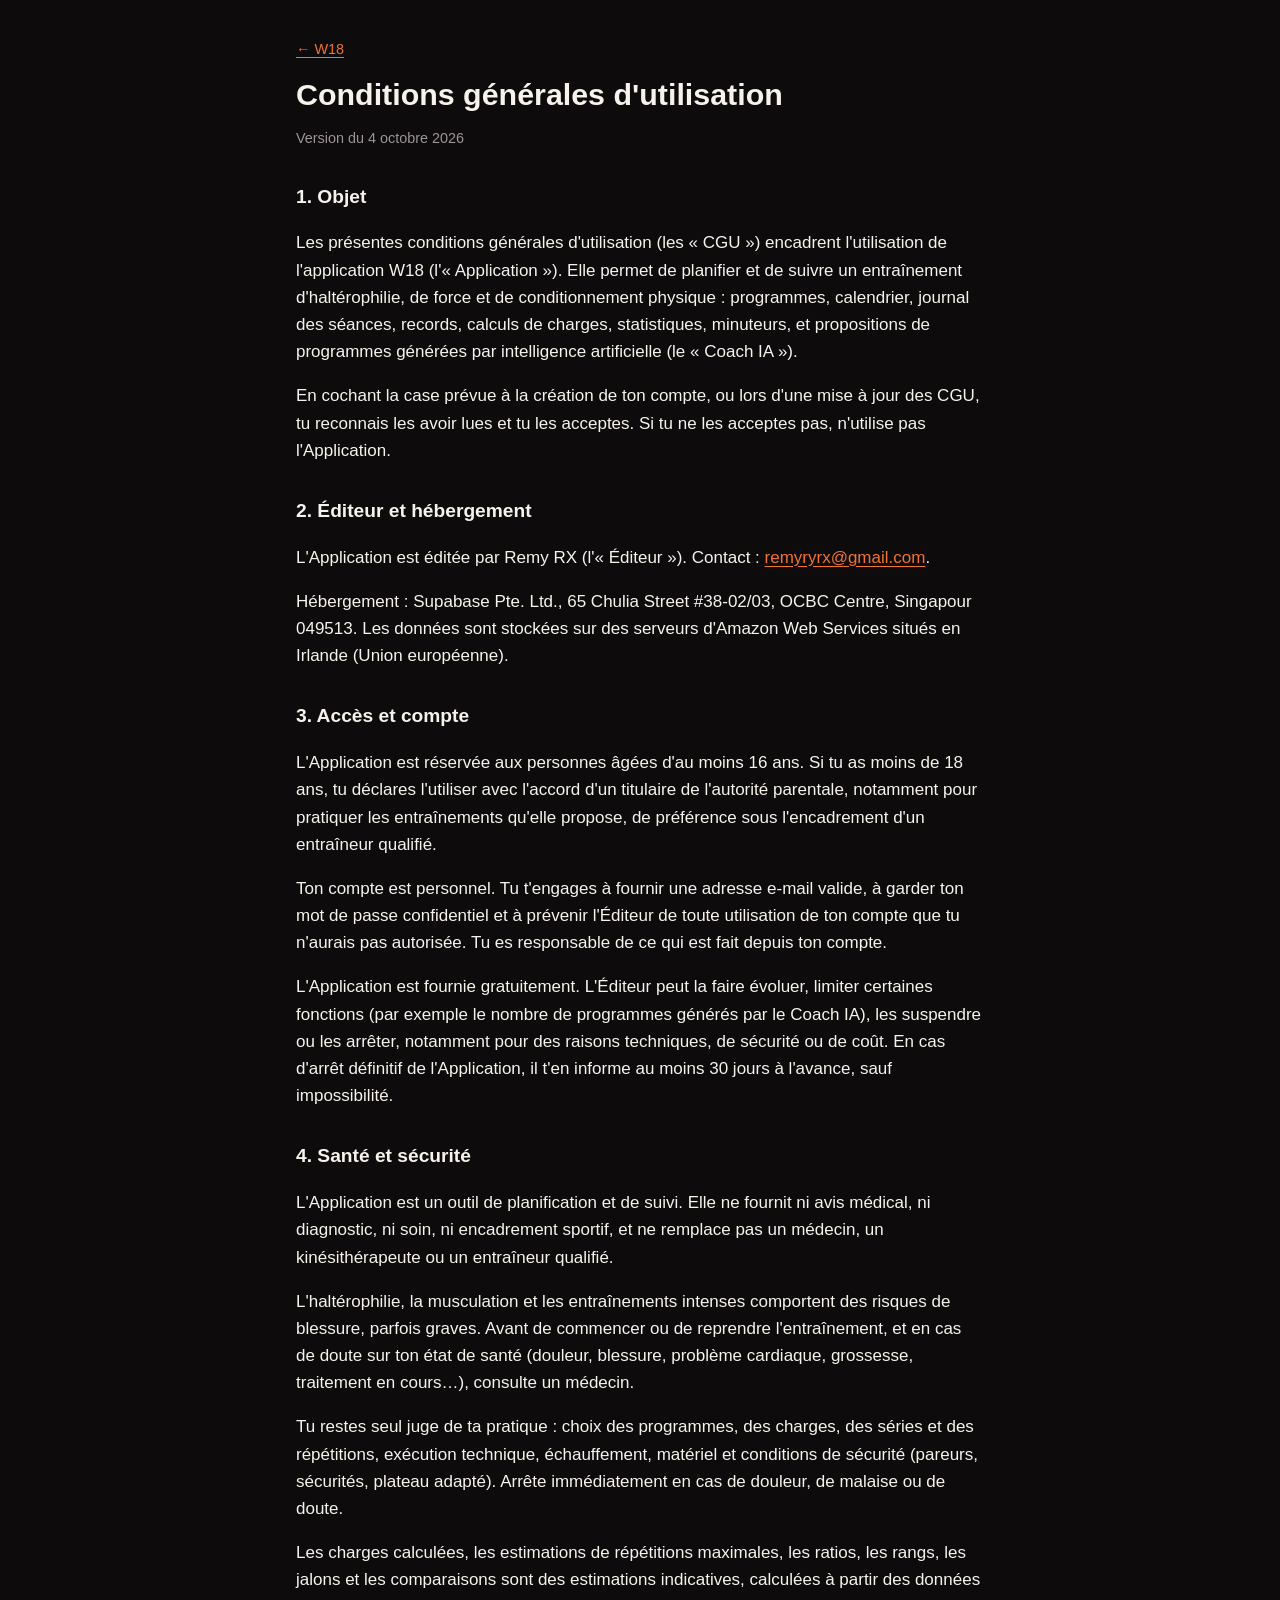
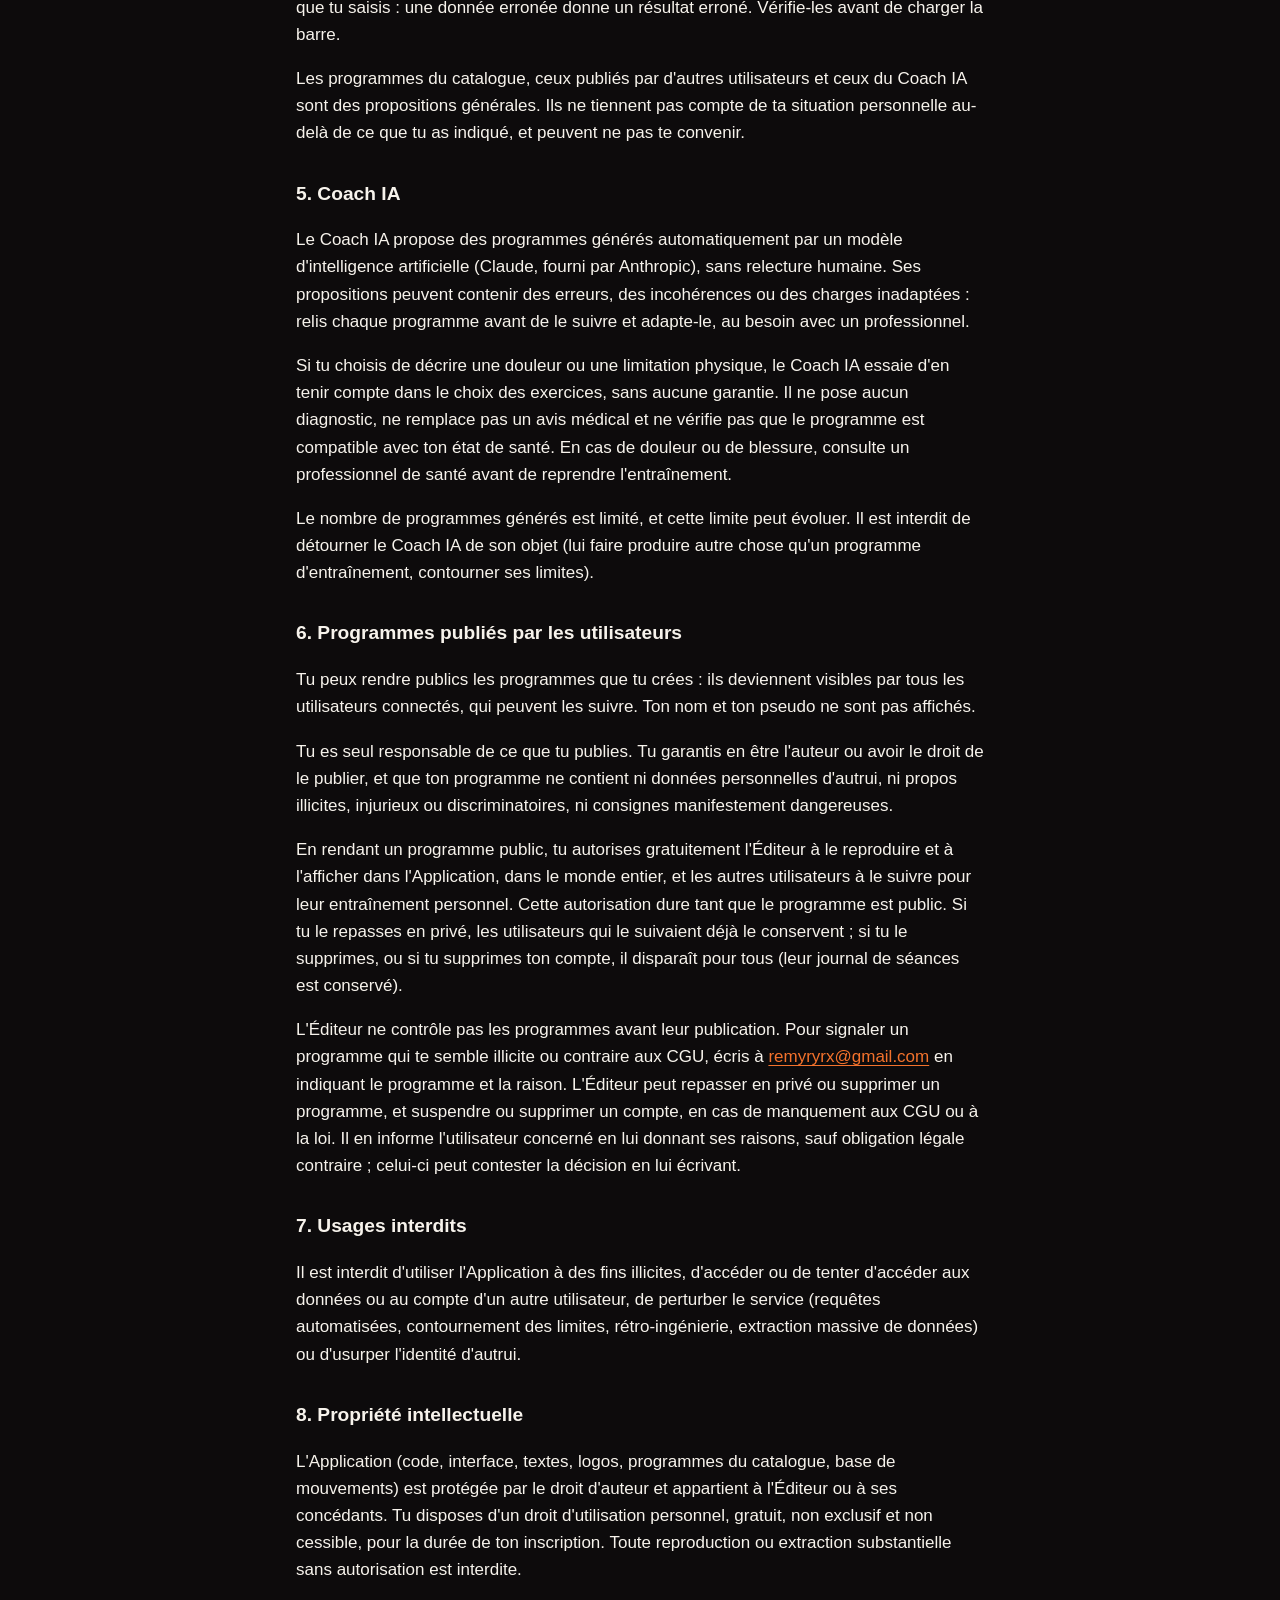
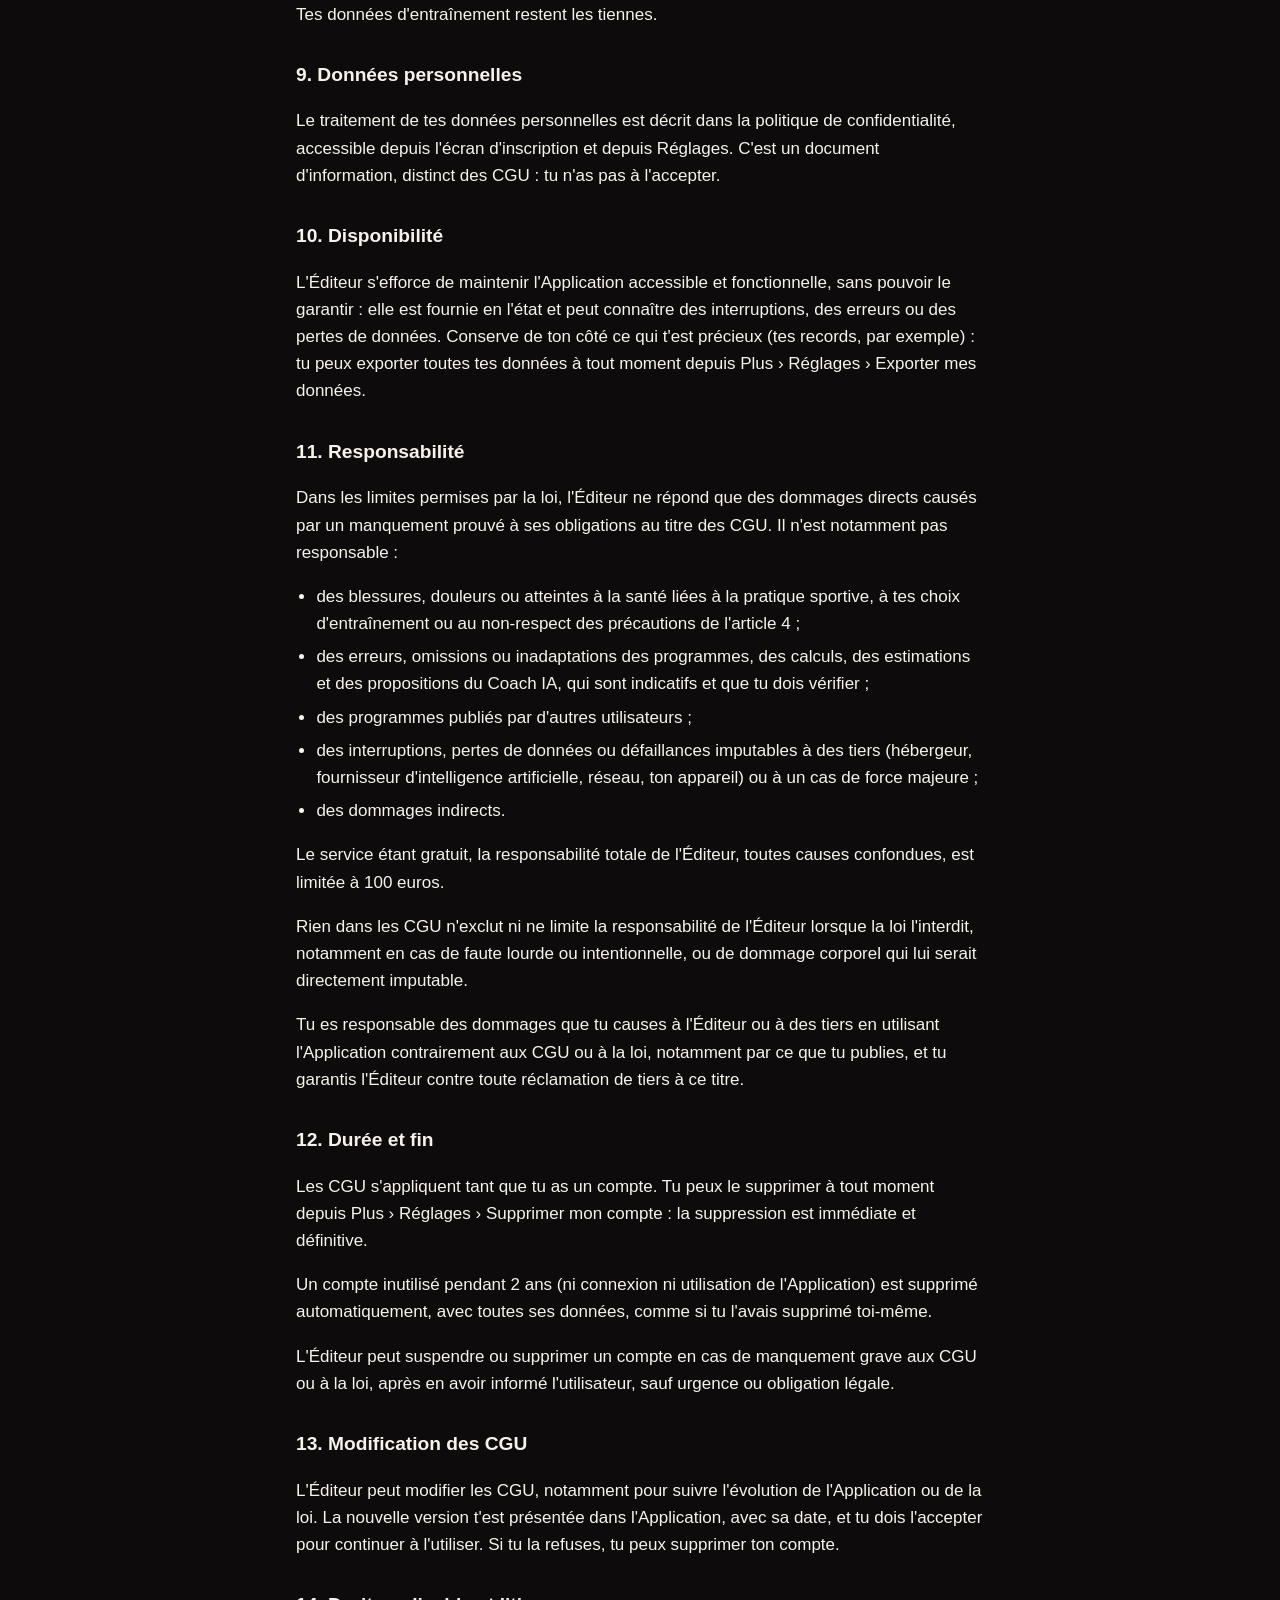
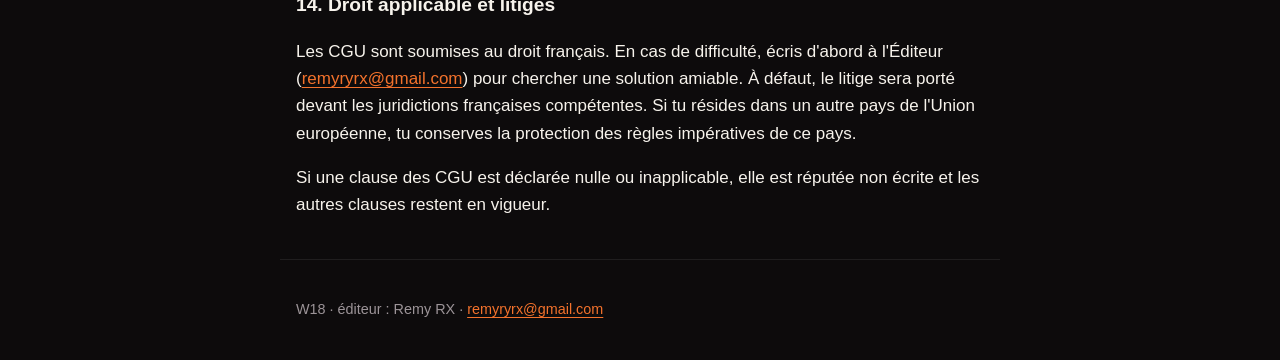
==== cgu.html @ c8c612dc "Site de W18 : CGU, confidentialité et suppression de compte (textes du 4 octobre 2026)" ====
<!doctype html>
<html lang="fr">
<head>
<meta charset="utf-8">
<meta name="viewport" content="width=device-width, initial-scale=1">
<title>Conditions générales d'utilisation · W18</title>
<meta name="description" content="Conditions générales d'utilisation de l'application W18.">
<link rel="stylesheet" href="style.css">
</head>
<body>
<main>
<p class="retour"><a href="index.html">← W18</a></p>
<h1>Conditions générales d'utilisation</h1>
<p class="version">Version du 4 octobre 2026</p>
<h2>1. Objet</h2>
<p>Les présentes conditions générales d'utilisation (les « CGU ») encadrent l'utilisation de l'application W18 (l'« Application »). Elle permet de planifier et de suivre un entraînement d'haltérophilie, de force et de conditionnement physique : programmes, calendrier, journal des séances, records, calculs de charges, statistiques, minuteurs, et propositions de programmes générées par intelligence artificielle (le « Coach IA »).</p>
<p>En cochant la case prévue à la création de ton compte, ou lors d'une mise à jour des CGU, tu reconnais les avoir lues et tu les acceptes. Si tu ne les acceptes pas, n'utilise pas l'Application.</p>
<h2>2. Éditeur et hébergement</h2>
<p>L'Application est éditée par Remy RX (l'« Éditeur »). Contact : <a href="mailto:remyryrx@gmail.com">remyryrx@gmail.com</a>.</p>
<p>Hébergement : Supabase Pte. Ltd., 65 Chulia Street #38-02/03, OCBC Centre, Singapour 049513. Les données sont stockées sur des serveurs d'Amazon Web Services situés en Irlande (Union européenne).</p>
<h2>3. Accès et compte</h2>
<p>L'Application est réservée aux personnes âgées d'au moins 16 ans. Si tu as moins de 18 ans, tu déclares l'utiliser avec l'accord d'un titulaire de l'autorité parentale, notamment pour pratiquer les entraînements qu'elle propose, de préférence sous l'encadrement d'un entraîneur qualifié.</p>
<p>Ton compte est personnel. Tu t'engages à fournir une adresse e-mail valide, à garder ton mot de passe confidentiel et à prévenir l'Éditeur de toute utilisation de ton compte que tu n'aurais pas autorisée. Tu es responsable de ce qui est fait depuis ton compte.</p>
<p>L'Application est fournie gratuitement. L'Éditeur peut la faire évoluer, limiter certaines fonctions (par exemple le nombre de programmes générés par le Coach IA), les suspendre ou les arrêter, notamment pour des raisons techniques, de sécurité ou de coût. En cas d'arrêt définitif de l'Application, il t'en informe au moins 30 jours à l'avance, sauf impossibilité.</p>
<h2>4. Santé et sécurité</h2>
<p>L'Application est un outil de planification et de suivi. Elle ne fournit ni avis médical, ni diagnostic, ni soin, ni encadrement sportif, et ne remplace pas un médecin, un kinésithérapeute ou un entraîneur qualifié.</p>
<p>L'haltérophilie, la musculation et les entraînements intenses comportent des risques de blessure, parfois graves. Avant de commencer ou de reprendre l'entraînement, et en cas de doute sur ton état de santé (douleur, blessure, problème cardiaque, grossesse, traitement en cours…), consulte un médecin.</p>
<p>Tu restes seul juge de ta pratique : choix des programmes, des charges, des séries et des répétitions, exécution technique, échauffement, matériel et conditions de sécurité (pareurs, sécurités, plateau adapté). Arrête immédiatement en cas de douleur, de malaise ou de doute.</p>
<p>Les charges calculées, les estimations de répétitions maximales, les ratios, les rangs, les jalons et les comparaisons sont des estimations indicatives, calculées à partir des données que tu saisis : une donnée erronée donne un résultat erroné. Vérifie-les avant de charger la barre.</p>
<p>Les programmes du catalogue, ceux publiés par d'autres utilisateurs et ceux du Coach IA sont des propositions générales. Ils ne tiennent pas compte de ta situation personnelle au-delà de ce que tu as indiqué, et peuvent ne pas te convenir.</p>
<h2>5. Coach IA</h2>
<p>Le Coach IA propose des programmes générés automatiquement par un modèle d'intelligence artificielle (Claude, fourni par Anthropic), sans relecture humaine. Ses propositions peuvent contenir des erreurs, des incohérences ou des charges inadaptées : relis chaque programme avant de le suivre et adapte-le, au besoin avec un professionnel.</p>
<p>Si tu choisis de décrire une douleur ou une limitation physique, le Coach IA essaie d'en tenir compte dans le choix des exercices, sans aucune garantie. Il ne pose aucun diagnostic, ne remplace pas un avis médical et ne vérifie pas que le programme est compatible avec ton état de santé. En cas de douleur ou de blessure, consulte un professionnel de santé avant de reprendre l'entraînement.</p>
<p>Le nombre de programmes générés est limité, et cette limite peut évoluer. Il est interdit de détourner le Coach IA de son objet (lui faire produire autre chose qu'un programme d'entraînement, contourner ses limites).</p>
<h2>6. Programmes publiés par les utilisateurs</h2>
<p>Tu peux rendre publics les programmes que tu crées : ils deviennent visibles par tous les utilisateurs connectés, qui peuvent les suivre. Ton nom et ton pseudo ne sont pas affichés.</p>
<p>Tu es seul responsable de ce que tu publies. Tu garantis en être l'auteur ou avoir le droit de le publier, et que ton programme ne contient ni données personnelles d'autrui, ni propos illicites, injurieux ou discriminatoires, ni consignes manifestement dangereuses.</p>
<p>En rendant un programme public, tu autorises gratuitement l'Éditeur à le reproduire et à l'afficher dans l'Application, dans le monde entier, et les autres utilisateurs à le suivre pour leur entraînement personnel. Cette autorisation dure tant que le programme est public. Si tu le repasses en privé, les utilisateurs qui le suivaient déjà le conservent ; si tu le supprimes, ou si tu supprimes ton compte, il disparaît pour tous (leur journal de séances est conservé).</p>
<p>L'Éditeur ne contrôle pas les programmes avant leur publication. Pour signaler un programme qui te semble illicite ou contraire aux CGU, écris à <a href="mailto:remyryrx@gmail.com">remyryrx@gmail.com</a> en indiquant le programme et la raison. L'Éditeur peut repasser en privé ou supprimer un programme, et suspendre ou supprimer un compte, en cas de manquement aux CGU ou à la loi. Il en informe l'utilisateur concerné en lui donnant ses raisons, sauf obligation légale contraire ; celui-ci peut contester la décision en lui écrivant.</p>
<h2>7. Usages interdits</h2>
<p>Il est interdit d'utiliser l'Application à des fins illicites, d'accéder ou de tenter d'accéder aux données ou au compte d'un autre utilisateur, de perturber le service (requêtes automatisées, contournement des limites, rétro-ingénierie, extraction massive de données) ou d'usurper l'identité d'autrui.</p>
<h2>8. Propriété intellectuelle</h2>
<p>L'Application (code, interface, textes, logos, programmes du catalogue, base de mouvements) est protégée par le droit d'auteur et appartient à l'Éditeur ou à ses concédants. Tu disposes d'un droit d'utilisation personnel, gratuit, non exclusif et non cessible, pour la durée de ton inscription. Toute reproduction ou extraction substantielle sans autorisation est interdite.</p>
<p>Tes données d'entraînement restent les tiennes.</p>
<h2>9. Données personnelles</h2>
<p>Le traitement de tes données personnelles est décrit dans la politique de confidentialité, accessible depuis l'écran d'inscription et depuis Réglages. C'est un document d'information, distinct des CGU : tu n'as pas à l'accepter.</p>
<h2>10. Disponibilité</h2>
<p>L'Éditeur s'efforce de maintenir l'Application accessible et fonctionnelle, sans pouvoir le garantir : elle est fournie en l'état et peut connaître des interruptions, des erreurs ou des pertes de données. Conserve de ton côté ce qui t'est précieux (tes records, par exemple) : tu peux exporter toutes tes données à tout moment depuis Plus › Réglages › Exporter mes données.</p>
<h2>11. Responsabilité</h2>
<p>Dans les limites permises par la loi, l'Éditeur ne répond que des dommages directs causés par un manquement prouvé à ses obligations au titre des CGU. Il n'est notamment pas responsable :</p>
<ul>
<li>des blessures, douleurs ou atteintes à la santé liées à la pratique sportive, à tes choix d'entraînement ou au non-respect des précautions de l'article 4 ;</li>
<li>des erreurs, omissions ou inadaptations des programmes, des calculs, des estimations et des propositions du Coach IA, qui sont indicatifs et que tu dois vérifier ;</li>
<li>des programmes publiés par d'autres utilisateurs ;</li>
<li>des interruptions, pertes de données ou défaillances imputables à des tiers (hébergeur, fournisseur d'intelligence artificielle, réseau, ton appareil) ou à un cas de force majeure ;</li>
<li>des dommages indirects.</li>
</ul>
<p>Le service étant gratuit, la responsabilité totale de l'Éditeur, toutes causes confondues, est limitée à 100 euros.</p>
<p>Rien dans les CGU n'exclut ni ne limite la responsabilité de l'Éditeur lorsque la loi l'interdit, notamment en cas de faute lourde ou intentionnelle, ou de dommage corporel qui lui serait directement imputable.</p>
<p>Tu es responsable des dommages que tu causes à l'Éditeur ou à des tiers en utilisant l'Application contrairement aux CGU ou à la loi, notamment par ce que tu publies, et tu garantis l'Éditeur contre toute réclamation de tiers à ce titre.</p>
<h2>12. Durée et fin</h2>
<p>Les CGU s'appliquent tant que tu as un compte. Tu peux le supprimer à tout moment depuis Plus › Réglages › Supprimer mon compte : la suppression est immédiate et définitive.</p>
<p>Un compte inutilisé pendant 2 ans (ni connexion ni utilisation de l'Application) est supprimé automatiquement, avec toutes ses données, comme si tu l'avais supprimé toi-même.</p>
<p>L'Éditeur peut suspendre ou supprimer un compte en cas de manquement grave aux CGU ou à la loi, après en avoir informé l'utilisateur, sauf urgence ou obligation légale.</p>
<h2>13. Modification des CGU</h2>
<p>L'Éditeur peut modifier les CGU, notamment pour suivre l'évolution de l'Application ou de la loi. La nouvelle version t'est présentée dans l'Application, avec sa date, et tu dois l'accepter pour continuer à l'utiliser. Si tu la refuses, tu peux supprimer ton compte.</p>
<h2>14. Droit applicable et litiges</h2>
<p>Les CGU sont soumises au droit français. En cas de difficulté, écris d'abord à l'Éditeur (<a href="mailto:remyryrx@gmail.com">remyryrx@gmail.com</a>) pour chercher une solution amiable. À défaut, le litige sera porté devant les juridictions françaises compétentes. Si tu résides dans un autre pays de l'Union européenne, tu conserves la protection des règles impératives de ce pays.</p>
<p>Si une clause des CGU est déclarée nulle ou inapplicable, elle est réputée non écrite et les autres clauses restent en vigueur.</p>
</main>
<footer>
<p>W18 · éditeur : Remy RX · <a href="mailto:remyryrx@gmail.com">remyryrx@gmail.com</a></p>
</footer>
</body>
</html>
---- style.css ----
:root {
  --ink: #0d0b0c;
  --ink-raised: #171415;
  --chalk: #f7f3ec;
  --chalk-dim: #9c9498;
  --orange: #f3722c;
  --gold: #f4c430;
  --line: rgba(255, 255, 255, 0.08);
  color-scheme: dark;
}
* { box-sizing: border-box; }
body {
  margin: 0;
  background: var(--ink);
  color: var(--chalk);
  font: 17px/1.6 -apple-system, BlinkMacSystemFont, "Segoe UI", Roboto,
    "Helvetica Neue", Arial, sans-serif;
}
main, footer { max-width: 720px; margin: 0 auto; padding: 24px 16px; }
h1 { font-size: 1.9rem; line-height: 1.2; margin: 8px 0 4px; }
h2 { font-size: 1.2rem; margin: 32px 0 8px; }
p, li { color: var(--chalk); }
ul { padding-left: 1.2em; }
li { margin: 6px 0; }
a { color: var(--orange); text-underline-offset: 3px; }
a:hover, a:focus-visible { color: var(--gold); }
.intro { font-size: 1.1rem; color: var(--chalk-dim); }
.version, .retour { color: var(--chalk-dim); font-size: 0.9rem; }
.liens { list-style: none; padding: 0; }
.liens li {
  background: var(--ink-raised);
  border: 1px solid var(--line);
  border-radius: 12px;
  margin: 10px 0;
}
.liens a { display: block; padding: 14px 16px; text-decoration: none; }
footer { border-top: 1px solid var(--line); color: var(--chalk-dim); }
footer p { color: var(--chalk-dim); font-size: 0.9rem; }
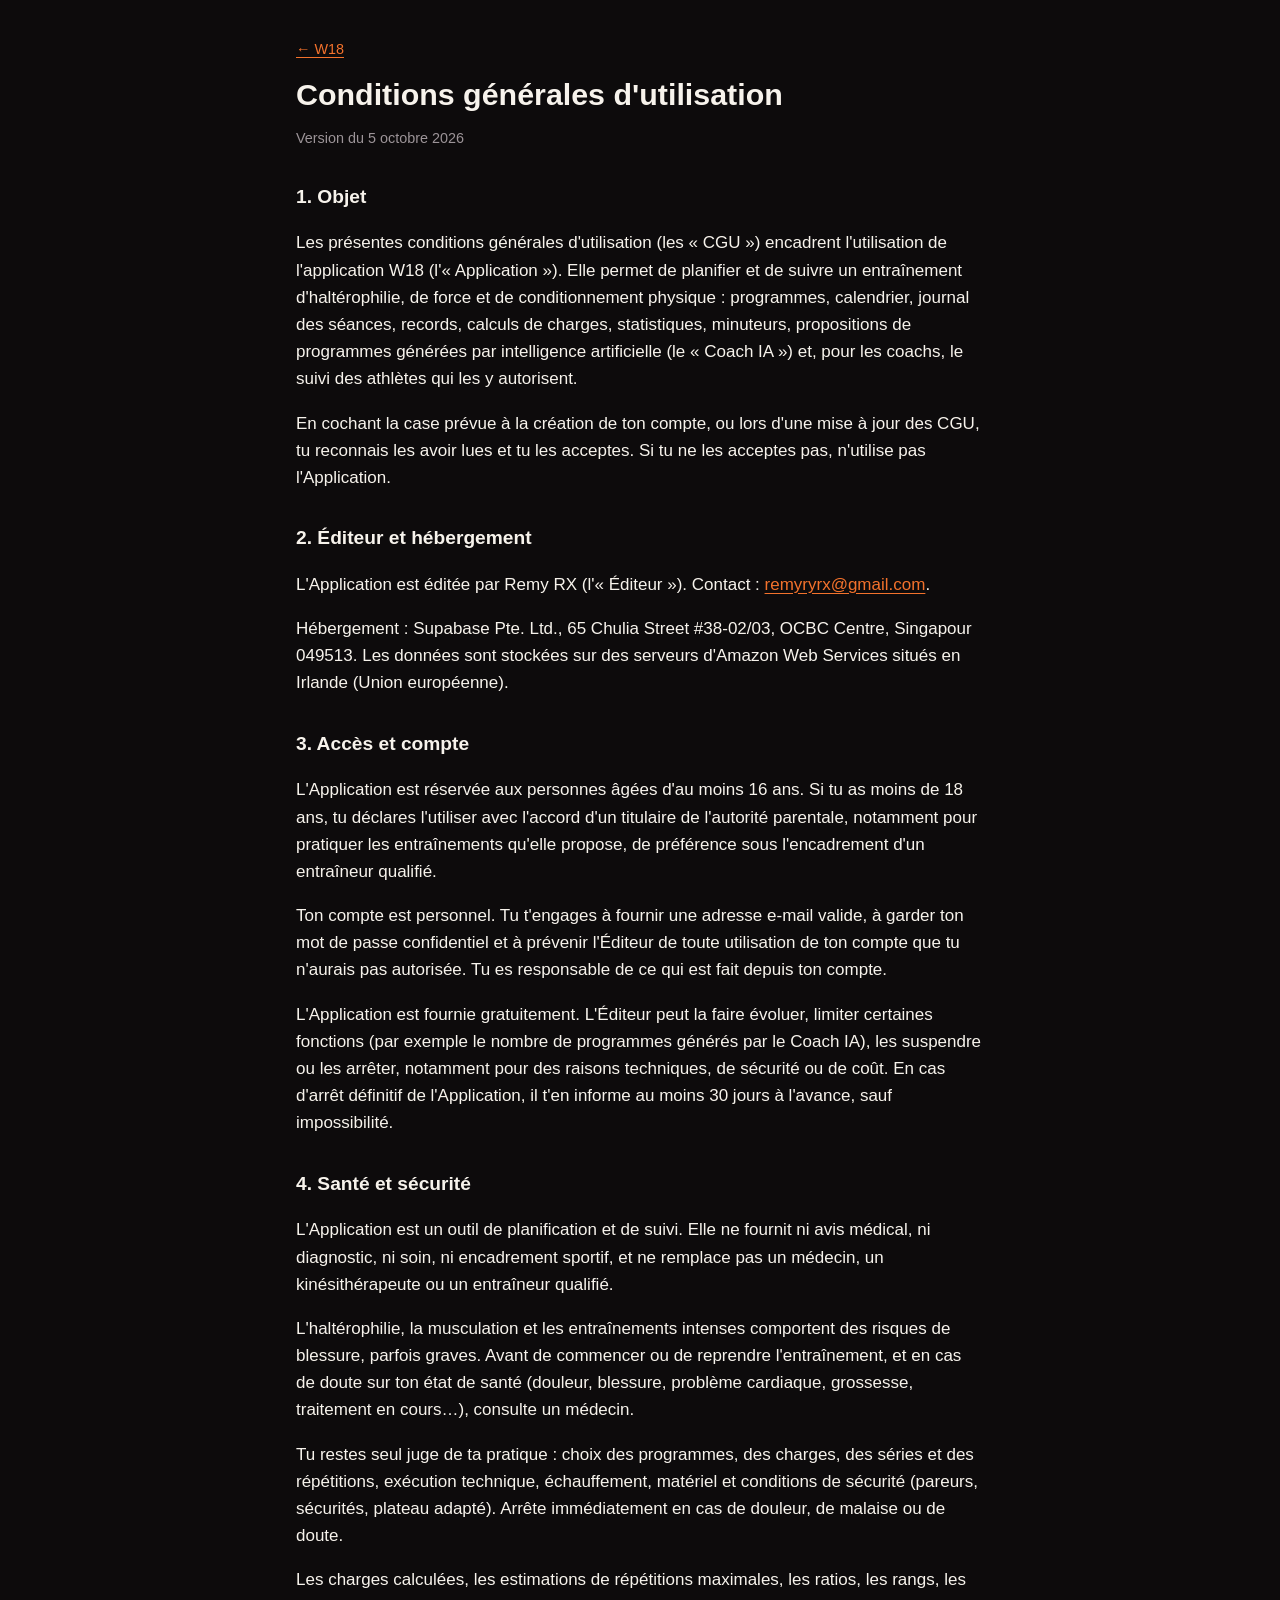
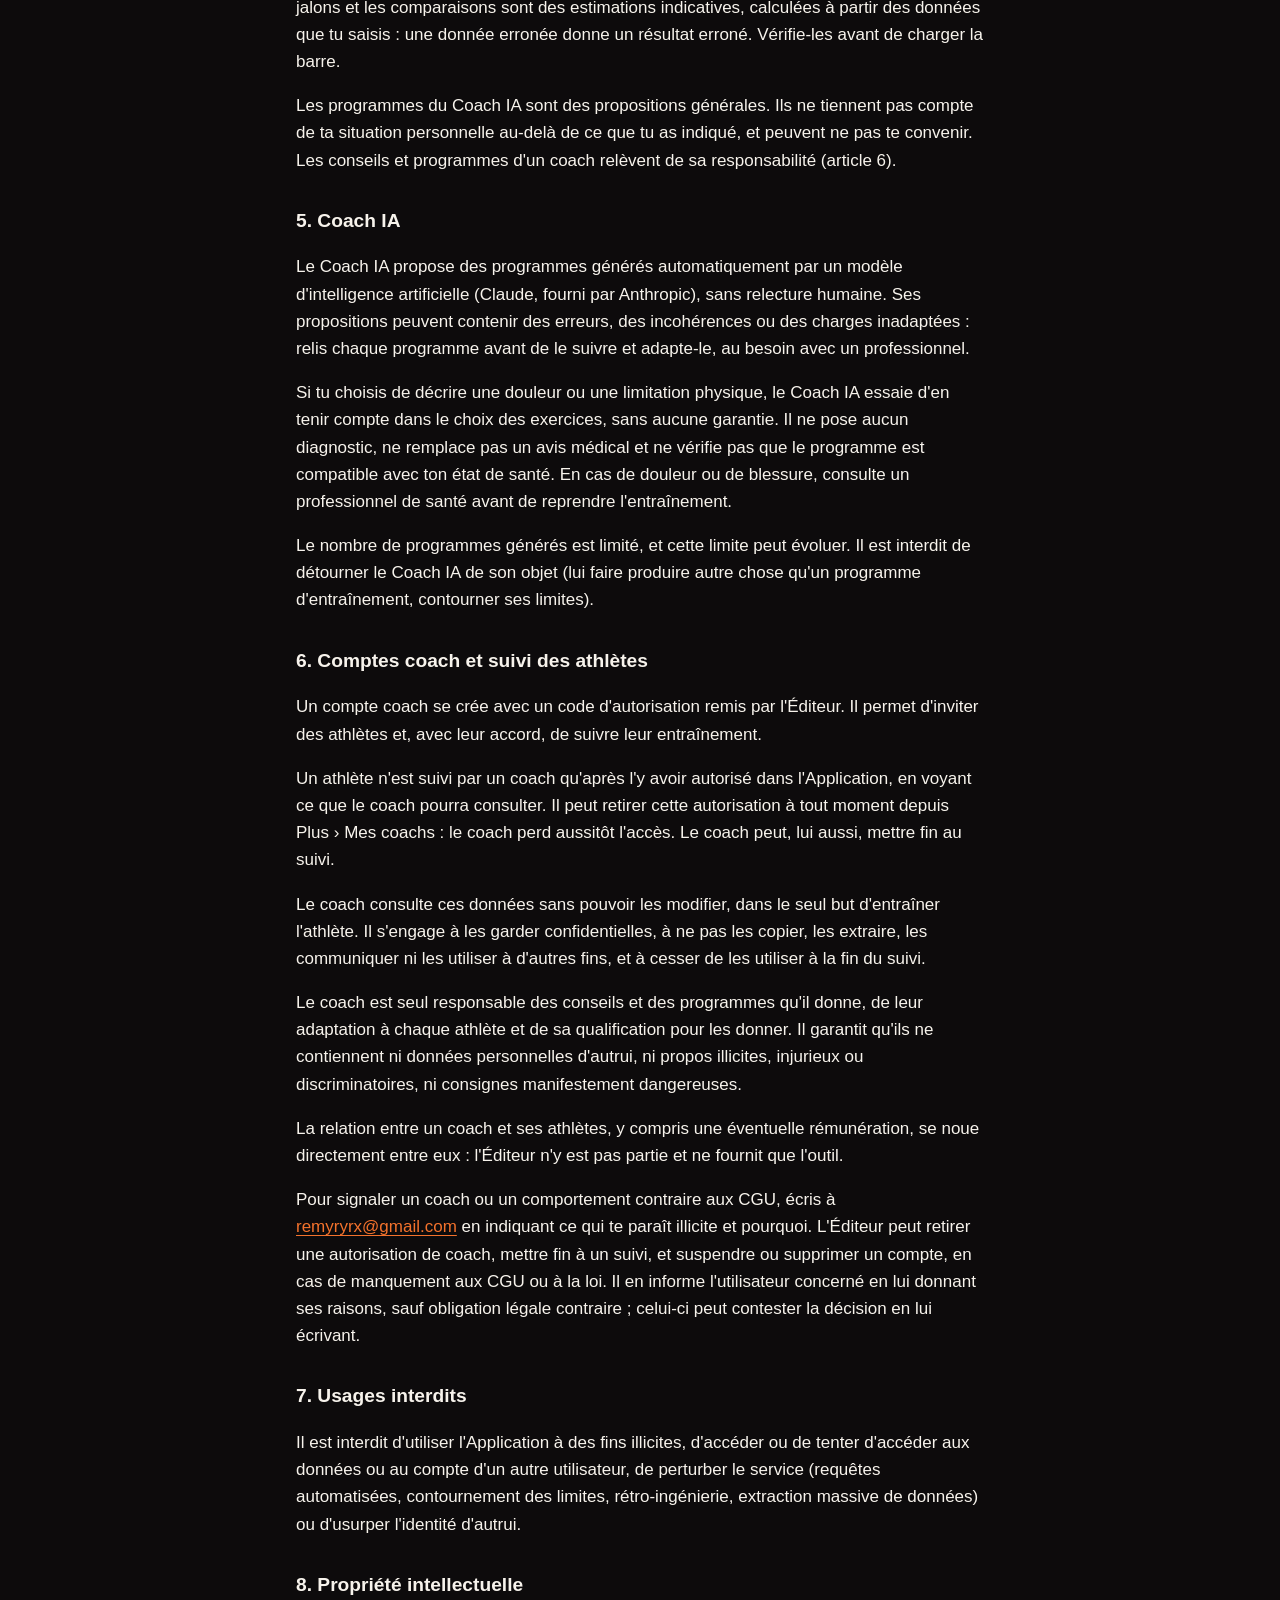
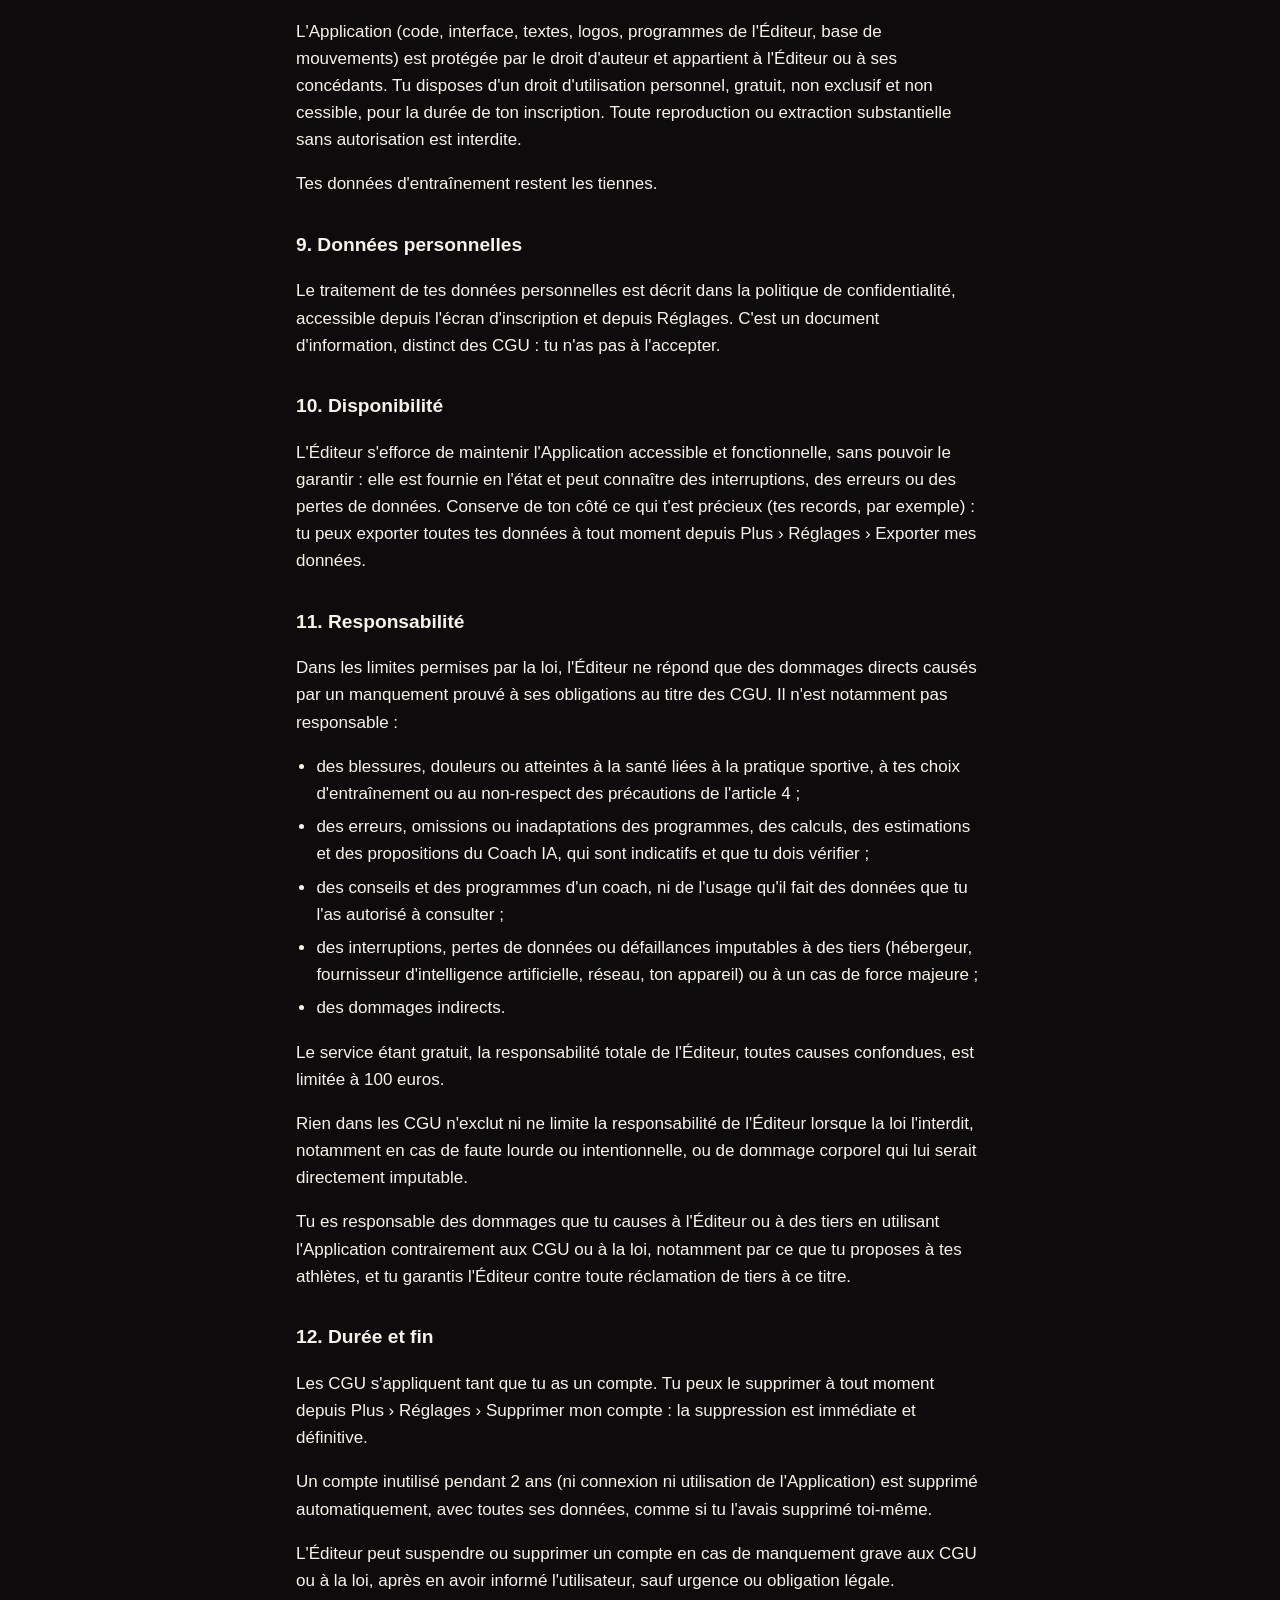
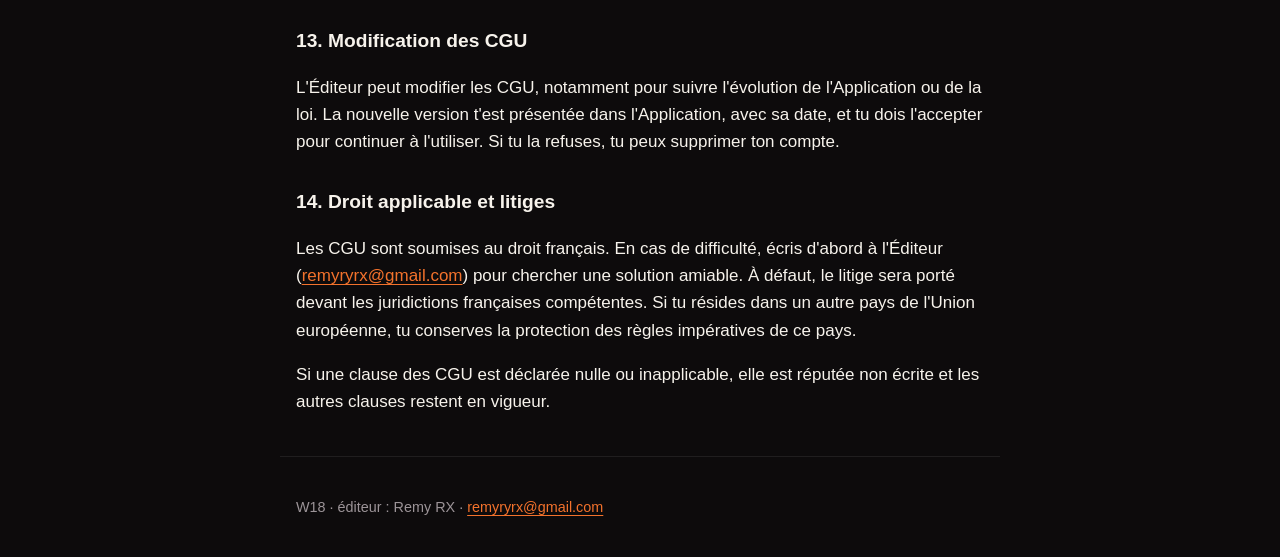
==== commit 75c6876e: "CGU du 5 octobre 2026 (comptes coach et suivi des athlètes), confidentialité, page d'invitation d'un" ====
--- a/cgu.html
+++ b/cgu.html
@@ -11,9 +11,9 @@
 <main>
 <p class="retour"><a href="index.html">← W18</a></p>
 <h1>Conditions générales d'utilisation</h1>
-<p class="version">Version du 4 octobre 2026</p>
+<p class="version">Version du 5 octobre 2026</p>
 <h2>1. Objet</h2>
-<p>Les présentes conditions générales d'utilisation (les « CGU ») encadrent l'utilisation de l'application W18 (l'« Application »). Elle permet de planifier et de suivre un entraînement d'haltérophilie, de force et de conditionnement physique : programmes, calendrier, journal des séances, records, calculs de charges, statistiques, minuteurs, et propositions de programmes générées par intelligence artificielle (le « Coach IA »).</p>
+<p>Les présentes conditions générales d'utilisation (les « CGU ») encadrent l'utilisation de l'application W18 (l'« Application »). Elle permet de planifier et de suivre un entraînement d'haltérophilie, de force et de conditionnement physique : programmes, calendrier, journal des séances, records, calculs de charges, statistiques, minuteurs, propositions de programmes générées par intelligence artificielle (le « Coach IA ») et, pour les coachs, le suivi des athlètes qui les y autorisent.</p>
 <p>En cochant la case prévue à la création de ton compte, ou lors d'une mise à jour des CGU, tu reconnais les avoir lues et tu les acceptes. Si tu ne les acceptes pas, n'utilise pas l'Application.</p>
 <h2>2. Éditeur et hébergement</h2>
 <p>L'Application est éditée par Remy RX (l'« Éditeur »). Contact : <a href="mailto:remyryrx@gmail.com">remyryrx@gmail.com</a>.</p>
@@ -27,20 +27,22 @@
 <p>L'haltérophilie, la musculation et les entraînements intenses comportent des risques de blessure, parfois graves. Avant de commencer ou de reprendre l'entraînement, et en cas de doute sur ton état de santé (douleur, blessure, problème cardiaque, grossesse, traitement en cours…), consulte un médecin.</p>
 <p>Tu restes seul juge de ta pratique : choix des programmes, des charges, des séries et des répétitions, exécution technique, échauffement, matériel et conditions de sécurité (pareurs, sécurités, plateau adapté). Arrête immédiatement en cas de douleur, de malaise ou de doute.</p>
 <p>Les charges calculées, les estimations de répétitions maximales, les ratios, les rangs, les jalons et les comparaisons sont des estimations indicatives, calculées à partir des données que tu saisis : une donnée erronée donne un résultat erroné. Vérifie-les avant de charger la barre.</p>
-<p>Les programmes du catalogue, ceux publiés par d'autres utilisateurs et ceux du Coach IA sont des propositions générales. Ils ne tiennent pas compte de ta situation personnelle au-delà de ce que tu as indiqué, et peuvent ne pas te convenir.</p>
+<p>Les programmes du Coach IA sont des propositions générales. Ils ne tiennent pas compte de ta situation personnelle au-delà de ce que tu as indiqué, et peuvent ne pas te convenir. Les conseils et programmes d'un coach relèvent de sa responsabilité (article 6).</p>
 <h2>5. Coach IA</h2>
 <p>Le Coach IA propose des programmes générés automatiquement par un modèle d'intelligence artificielle (Claude, fourni par Anthropic), sans relecture humaine. Ses propositions peuvent contenir des erreurs, des incohérences ou des charges inadaptées : relis chaque programme avant de le suivre et adapte-le, au besoin avec un professionnel.</p>
 <p>Si tu choisis de décrire une douleur ou une limitation physique, le Coach IA essaie d'en tenir compte dans le choix des exercices, sans aucune garantie. Il ne pose aucun diagnostic, ne remplace pas un avis médical et ne vérifie pas que le programme est compatible avec ton état de santé. En cas de douleur ou de blessure, consulte un professionnel de santé avant de reprendre l'entraînement.</p>
 <p>Le nombre de programmes générés est limité, et cette limite peut évoluer. Il est interdit de détourner le Coach IA de son objet (lui faire produire autre chose qu'un programme d'entraînement, contourner ses limites).</p>
-<h2>6. Programmes publiés par les utilisateurs</h2>
-<p>Tu peux rendre publics les programmes que tu crées : ils deviennent visibles par tous les utilisateurs connectés, qui peuvent les suivre. Ton nom et ton pseudo ne sont pas affichés.</p>
-<p>Tu es seul responsable de ce que tu publies. Tu garantis en être l'auteur ou avoir le droit de le publier, et que ton programme ne contient ni données personnelles d'autrui, ni propos illicites, injurieux ou discriminatoires, ni consignes manifestement dangereuses.</p>
-<p>En rendant un programme public, tu autorises gratuitement l'Éditeur à le reproduire et à l'afficher dans l'Application, dans le monde entier, et les autres utilisateurs à le suivre pour leur entraînement personnel. Cette autorisation dure tant que le programme est public. Si tu le repasses en privé, les utilisateurs qui le suivaient déjà le conservent ; si tu le supprimes, ou si tu supprimes ton compte, il disparaît pour tous (leur journal de séances est conservé).</p>
-<p>L'Éditeur ne contrôle pas les programmes avant leur publication. Pour signaler un programme qui te semble illicite ou contraire aux CGU, écris à <a href="mailto:remyryrx@gmail.com">remyryrx@gmail.com</a> en indiquant le programme et la raison. L'Éditeur peut repasser en privé ou supprimer un programme, et suspendre ou supprimer un compte, en cas de manquement aux CGU ou à la loi. Il en informe l'utilisateur concerné en lui donnant ses raisons, sauf obligation légale contraire ; celui-ci peut contester la décision en lui écrivant.</p>
+<h2>6. Comptes coach et suivi des athlètes</h2>
+<p>Un compte coach se crée avec un code d'autorisation remis par l'Éditeur. Il permet d'inviter des athlètes et, avec leur accord, de suivre leur entraînement.</p>
+<p>Un athlète n'est suivi par un coach qu'après l'y avoir autorisé dans l'Application, en voyant ce que le coach pourra consulter. Il peut retirer cette autorisation à tout moment depuis Plus › Mes coachs : le coach perd aussitôt l'accès. Le coach peut, lui aussi, mettre fin au suivi.</p>
+<p>Le coach consulte ces données sans pouvoir les modifier, dans le seul but d'entraîner l'athlète. Il s'engage à les garder confidentielles, à ne pas les copier, les extraire, les communiquer ni les utiliser à d'autres fins, et à cesser de les utiliser à la fin du suivi.</p>
+<p>Le coach est seul responsable des conseils et des programmes qu'il donne, de leur adaptation à chaque athlète et de sa qualification pour les donner. Il garantit qu'ils ne contiennent ni données personnelles d'autrui, ni propos illicites, injurieux ou discriminatoires, ni consignes manifestement dangereuses.</p>
+<p>La relation entre un coach et ses athlètes, y compris une éventuelle rémunération, se noue directement entre eux : l'Éditeur n'y est pas partie et ne fournit que l'outil.</p>
+<p>Pour signaler un coach ou un comportement contraire aux CGU, écris à <a href="mailto:remyryrx@gmail.com">remyryrx@gmail.com</a> en indiquant ce qui te paraît illicite et pourquoi. L'Éditeur peut retirer une autorisation de coach, mettre fin à un suivi, et suspendre ou supprimer un compte, en cas de manquement aux CGU ou à la loi. Il en informe l'utilisateur concerné en lui donnant ses raisons, sauf obligation légale contraire ; celui-ci peut contester la décision en lui écrivant.</p>
 <h2>7. Usages interdits</h2>
 <p>Il est interdit d'utiliser l'Application à des fins illicites, d'accéder ou de tenter d'accéder aux données ou au compte d'un autre utilisateur, de perturber le service (requêtes automatisées, contournement des limites, rétro-ingénierie, extraction massive de données) ou d'usurper l'identité d'autrui.</p>
 <h2>8. Propriété intellectuelle</h2>
-<p>L'Application (code, interface, textes, logos, programmes du catalogue, base de mouvements) est protégée par le droit d'auteur et appartient à l'Éditeur ou à ses concédants. Tu disposes d'un droit d'utilisation personnel, gratuit, non exclusif et non cessible, pour la durée de ton inscription. Toute reproduction ou extraction substantielle sans autorisation est interdite.</p>
+<p>L'Application (code, interface, textes, logos, programmes de l'Éditeur, base de mouvements) est protégée par le droit d'auteur et appartient à l'Éditeur ou à ses concédants. Tu disposes d'un droit d'utilisation personnel, gratuit, non exclusif et non cessible, pour la durée de ton inscription. Toute reproduction ou extraction substantielle sans autorisation est interdite.</p>
 <p>Tes données d'entraînement restent les tiennes.</p>
 <h2>9. Données personnelles</h2>
 <p>Le traitement de tes données personnelles est décrit dans la politique de confidentialité, accessible depuis l'écran d'inscription et depuis Réglages. C'est un document d'information, distinct des CGU : tu n'as pas à l'accepter.</p>
@@ -51,13 +53,13 @@
 <ul>
 <li>des blessures, douleurs ou atteintes à la santé liées à la pratique sportive, à tes choix d'entraînement ou au non-respect des précautions de l'article 4 ;</li>
 <li>des erreurs, omissions ou inadaptations des programmes, des calculs, des estimations et des propositions du Coach IA, qui sont indicatifs et que tu dois vérifier ;</li>
-<li>des programmes publiés par d'autres utilisateurs ;</li>
+<li>des conseils et des programmes d'un coach, ni de l'usage qu'il fait des données que tu l'as autorisé à consulter ;</li>
 <li>des interruptions, pertes de données ou défaillances imputables à des tiers (hébergeur, fournisseur d'intelligence artificielle, réseau, ton appareil) ou à un cas de force majeure ;</li>
 <li>des dommages indirects.</li>
 </ul>
 <p>Le service étant gratuit, la responsabilité totale de l'Éditeur, toutes causes confondues, est limitée à 100 euros.</p>
 <p>Rien dans les CGU n'exclut ni ne limite la responsabilité de l'Éditeur lorsque la loi l'interdit, notamment en cas de faute lourde ou intentionnelle, ou de dommage corporel qui lui serait directement imputable.</p>
-<p>Tu es responsable des dommages que tu causes à l'Éditeur ou à des tiers en utilisant l'Application contrairement aux CGU ou à la loi, notamment par ce que tu publies, et tu garantis l'Éditeur contre toute réclamation de tiers à ce titre.</p>
+<p>Tu es responsable des dommages que tu causes à l'Éditeur ou à des tiers en utilisant l'Application contrairement aux CGU ou à la loi, notamment par ce que tu proposes à tes athlètes, et tu garantis l'Éditeur contre toute réclamation de tiers à ce titre.</p>
 <h2>12. Durée et fin</h2>
 <p>Les CGU s'appliquent tant que tu as un compte. Tu peux le supprimer à tout moment depuis Plus › Réglages › Supprimer mon compte : la suppression est immédiate et définitive.</p>
 <p>Un compte inutilisé pendant 2 ans (ni connexion ni utilisation de l'Application) est supprimé automatiquement, avec toutes ses données, comme si tu l'avais supprimé toi-même.</p>
--- a/style.css
+++ b/style.css
@@ -34,5 +34,16 @@
   margin: 10px 0;
 }
 .liens a { display: block; padding: 14px 16px; text-decoration: none; }
+ol { padding-left: 1.4em; }
+.bouton {
+  display: inline-block;
+  padding: 14px 24px;
+  border-radius: 999px;
+  background: linear-gradient(135deg, #d62839 0%, var(--orange) 55%, var(--gold) 100%);
+  color: #150c05;
+  font-weight: 700;
+  text-decoration: none;
+}
+.bouton:hover, .bouton:focus-visible { color: #150c05; filter: brightness(1.08); }
 footer { border-top: 1px solid var(--line); color: var(--chalk-dim); }
 footer p { color: var(--chalk-dim); font-size: 0.9rem; }
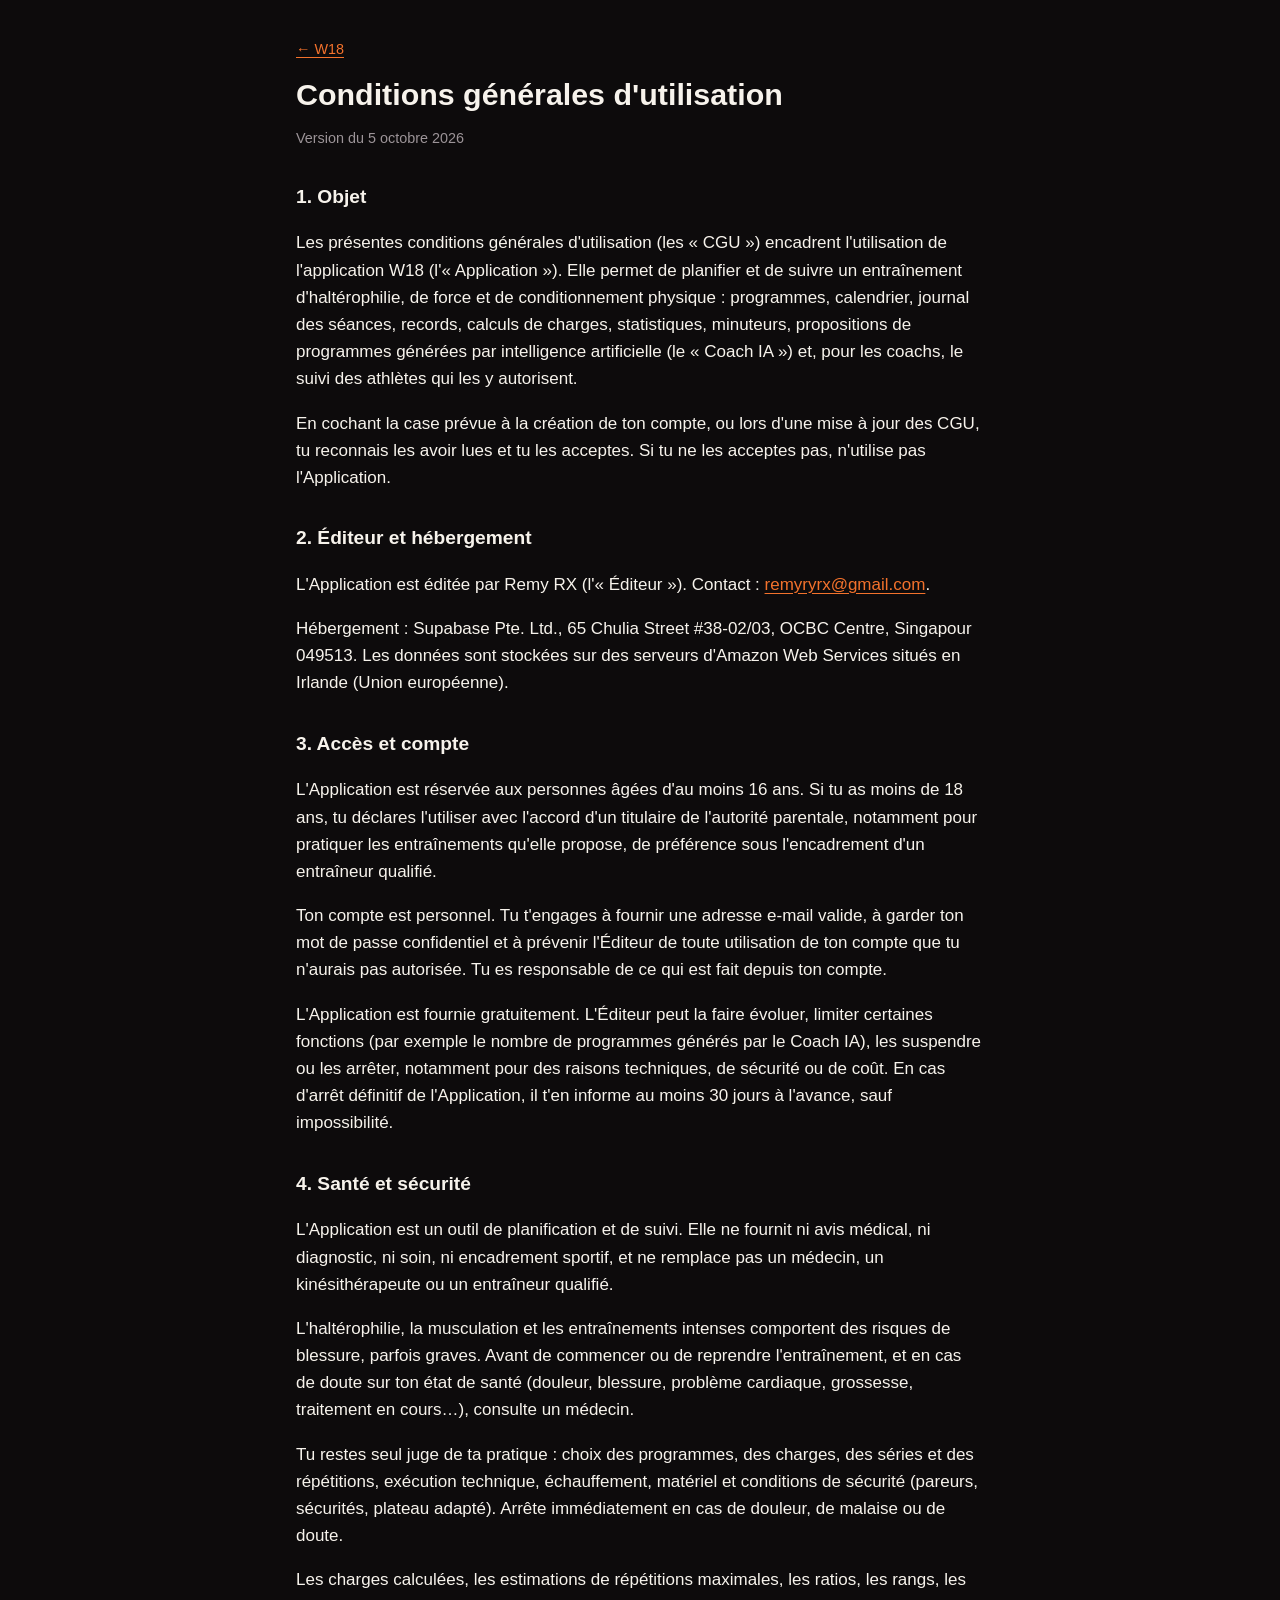
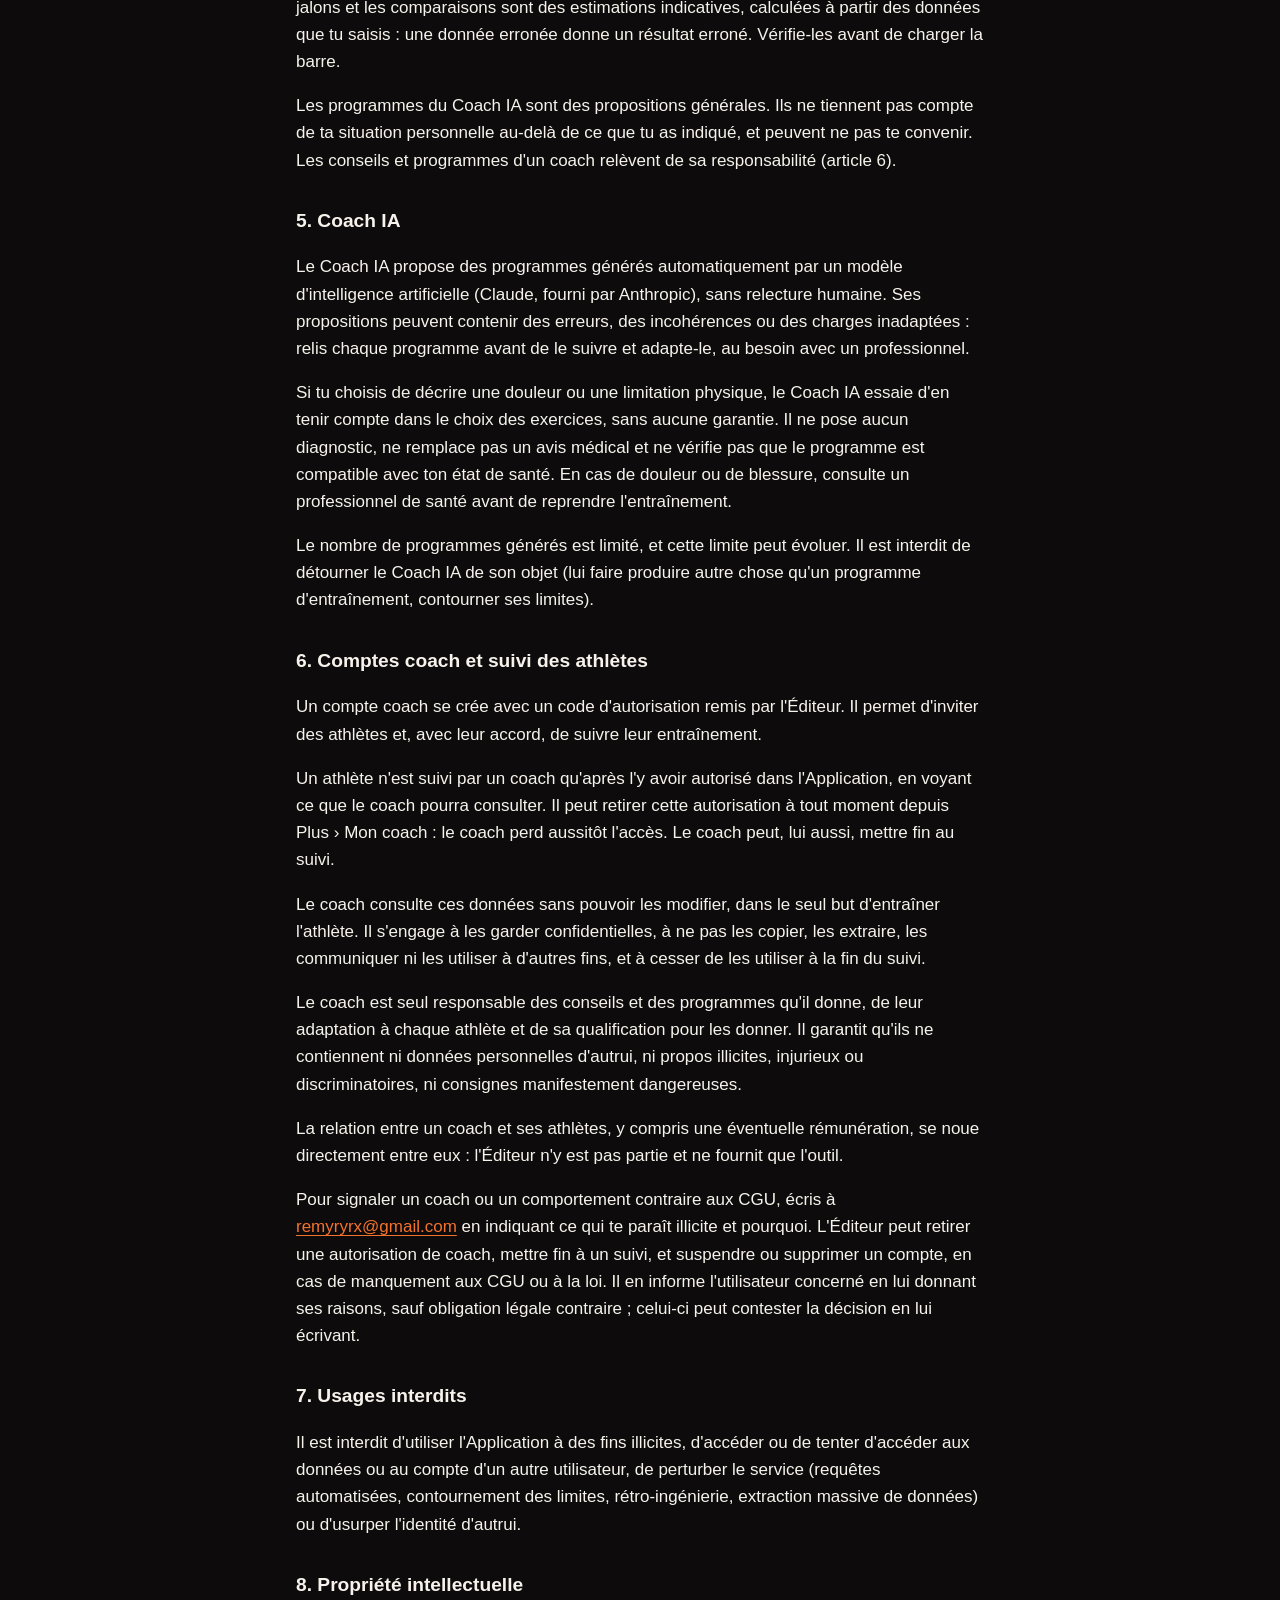
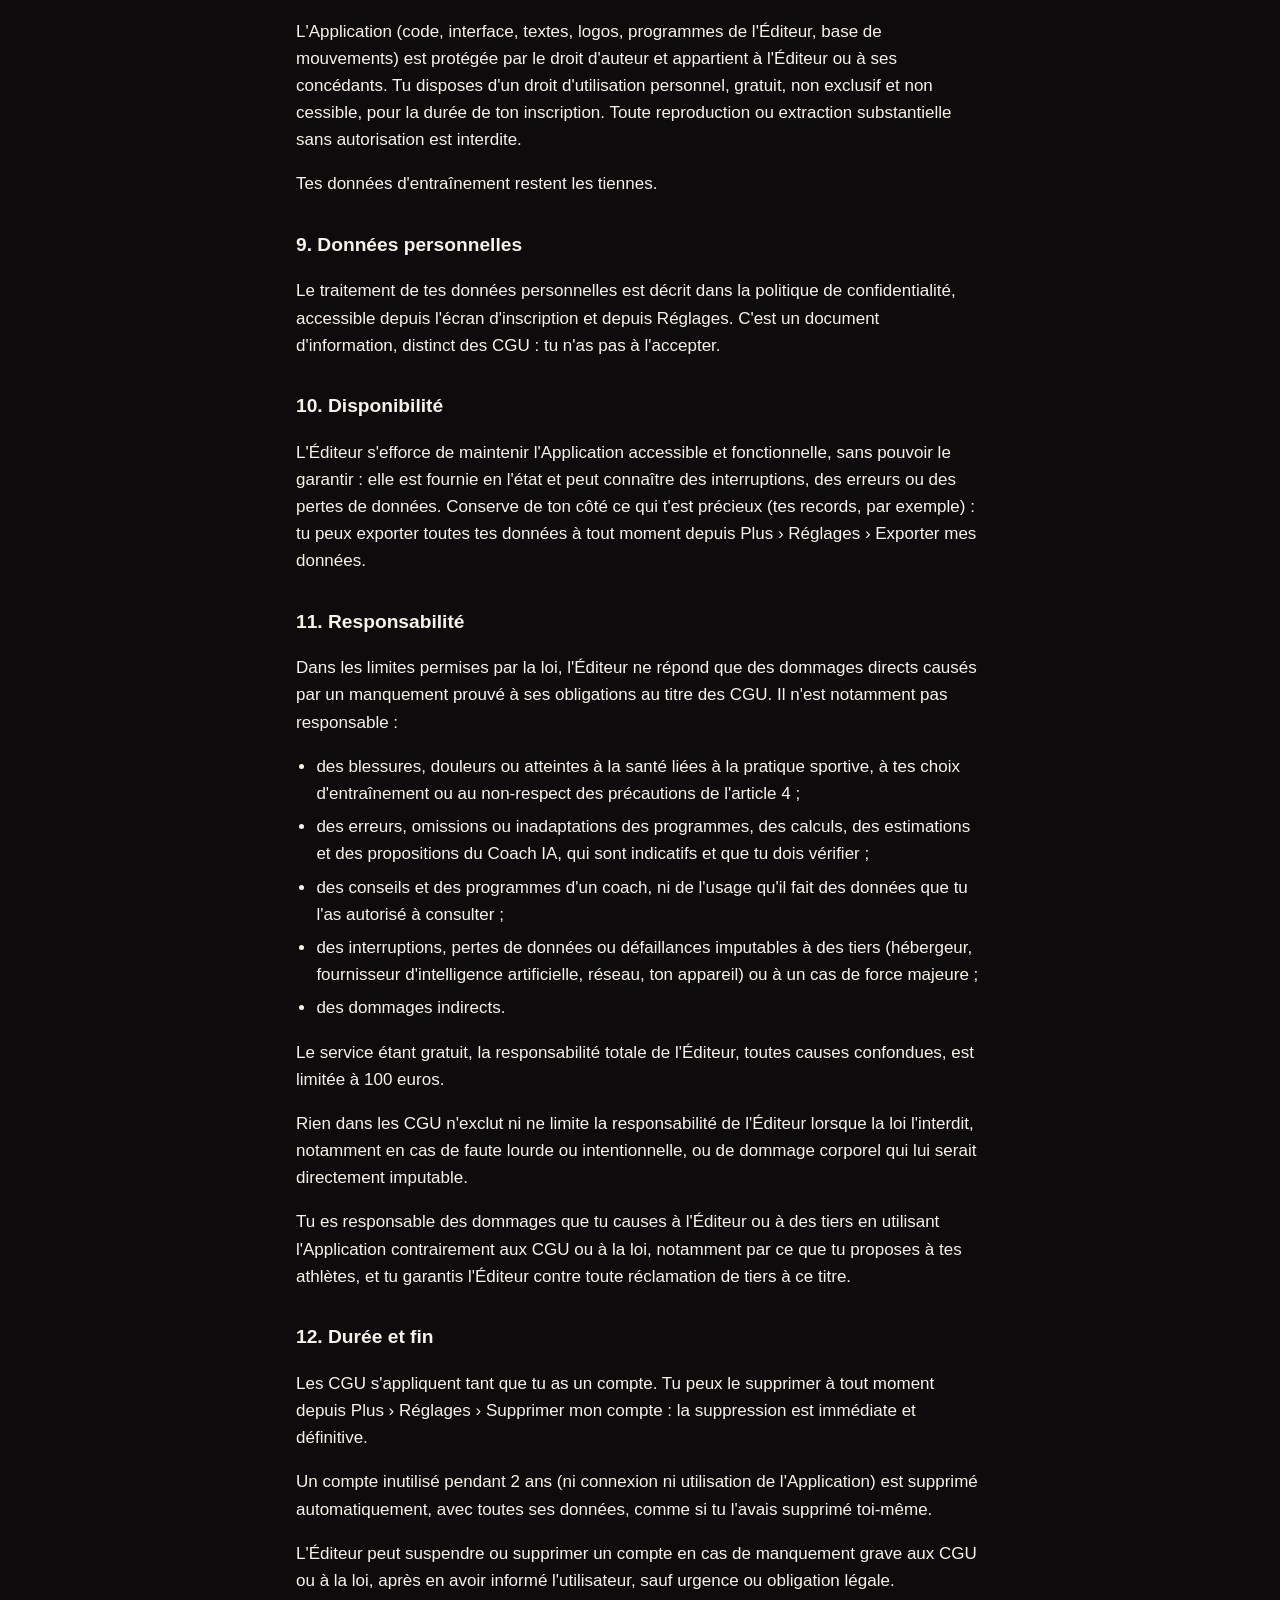
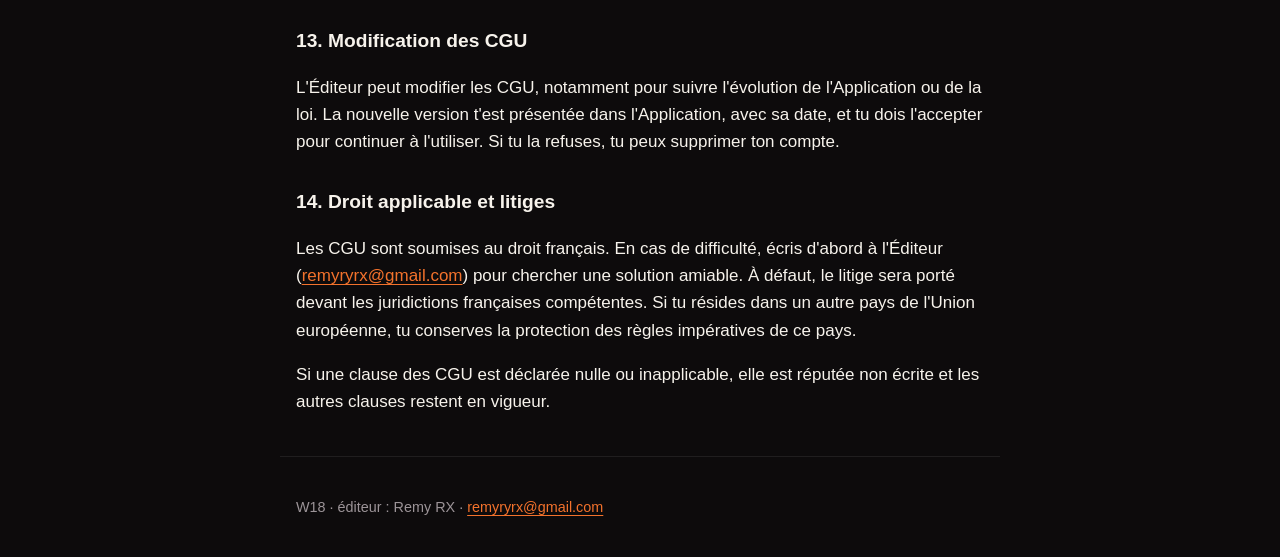
==== commit 70588a58: "Menu Plus : « Mes coachs » devient « Mon coach »" ====
--- a/cgu.html
+++ b/cgu.html
@@ -34,7 +34,7 @@
 <p>Le nombre de programmes générés est limité, et cette limite peut évoluer. Il est interdit de détourner le Coach IA de son objet (lui faire produire autre chose qu'un programme d'entraînement, contourner ses limites).</p>
 <h2>6. Comptes coach et suivi des athlètes</h2>
 <p>Un compte coach se crée avec un code d'autorisation remis par l'Éditeur. Il permet d'inviter des athlètes et, avec leur accord, de suivre leur entraînement.</p>
-<p>Un athlète n'est suivi par un coach qu'après l'y avoir autorisé dans l'Application, en voyant ce que le coach pourra consulter. Il peut retirer cette autorisation à tout moment depuis Plus › Mes coachs : le coach perd aussitôt l'accès. Le coach peut, lui aussi, mettre fin au suivi.</p>
+<p>Un athlète n'est suivi par un coach qu'après l'y avoir autorisé dans l'Application, en voyant ce que le coach pourra consulter. Il peut retirer cette autorisation à tout moment depuis Plus › Mon coach : le coach perd aussitôt l'accès. Le coach peut, lui aussi, mettre fin au suivi.</p>
 <p>Le coach consulte ces données sans pouvoir les modifier, dans le seul but d'entraîner l'athlète. Il s'engage à les garder confidentielles, à ne pas les copier, les extraire, les communiquer ni les utiliser à d'autres fins, et à cesser de les utiliser à la fin du suivi.</p>
 <p>Le coach est seul responsable des conseils et des programmes qu'il donne, de leur adaptation à chaque athlète et de sa qualification pour les donner. Il garantit qu'ils ne contiennent ni données personnelles d'autrui, ni propos illicites, injurieux ou discriminatoires, ni consignes manifestement dangereuses.</p>
 <p>La relation entre un coach et ses athlètes, y compris une éventuelle rémunération, se noue directement entre eux : l'Éditeur n'y est pas partie et ne fournit que l'outil.</p>
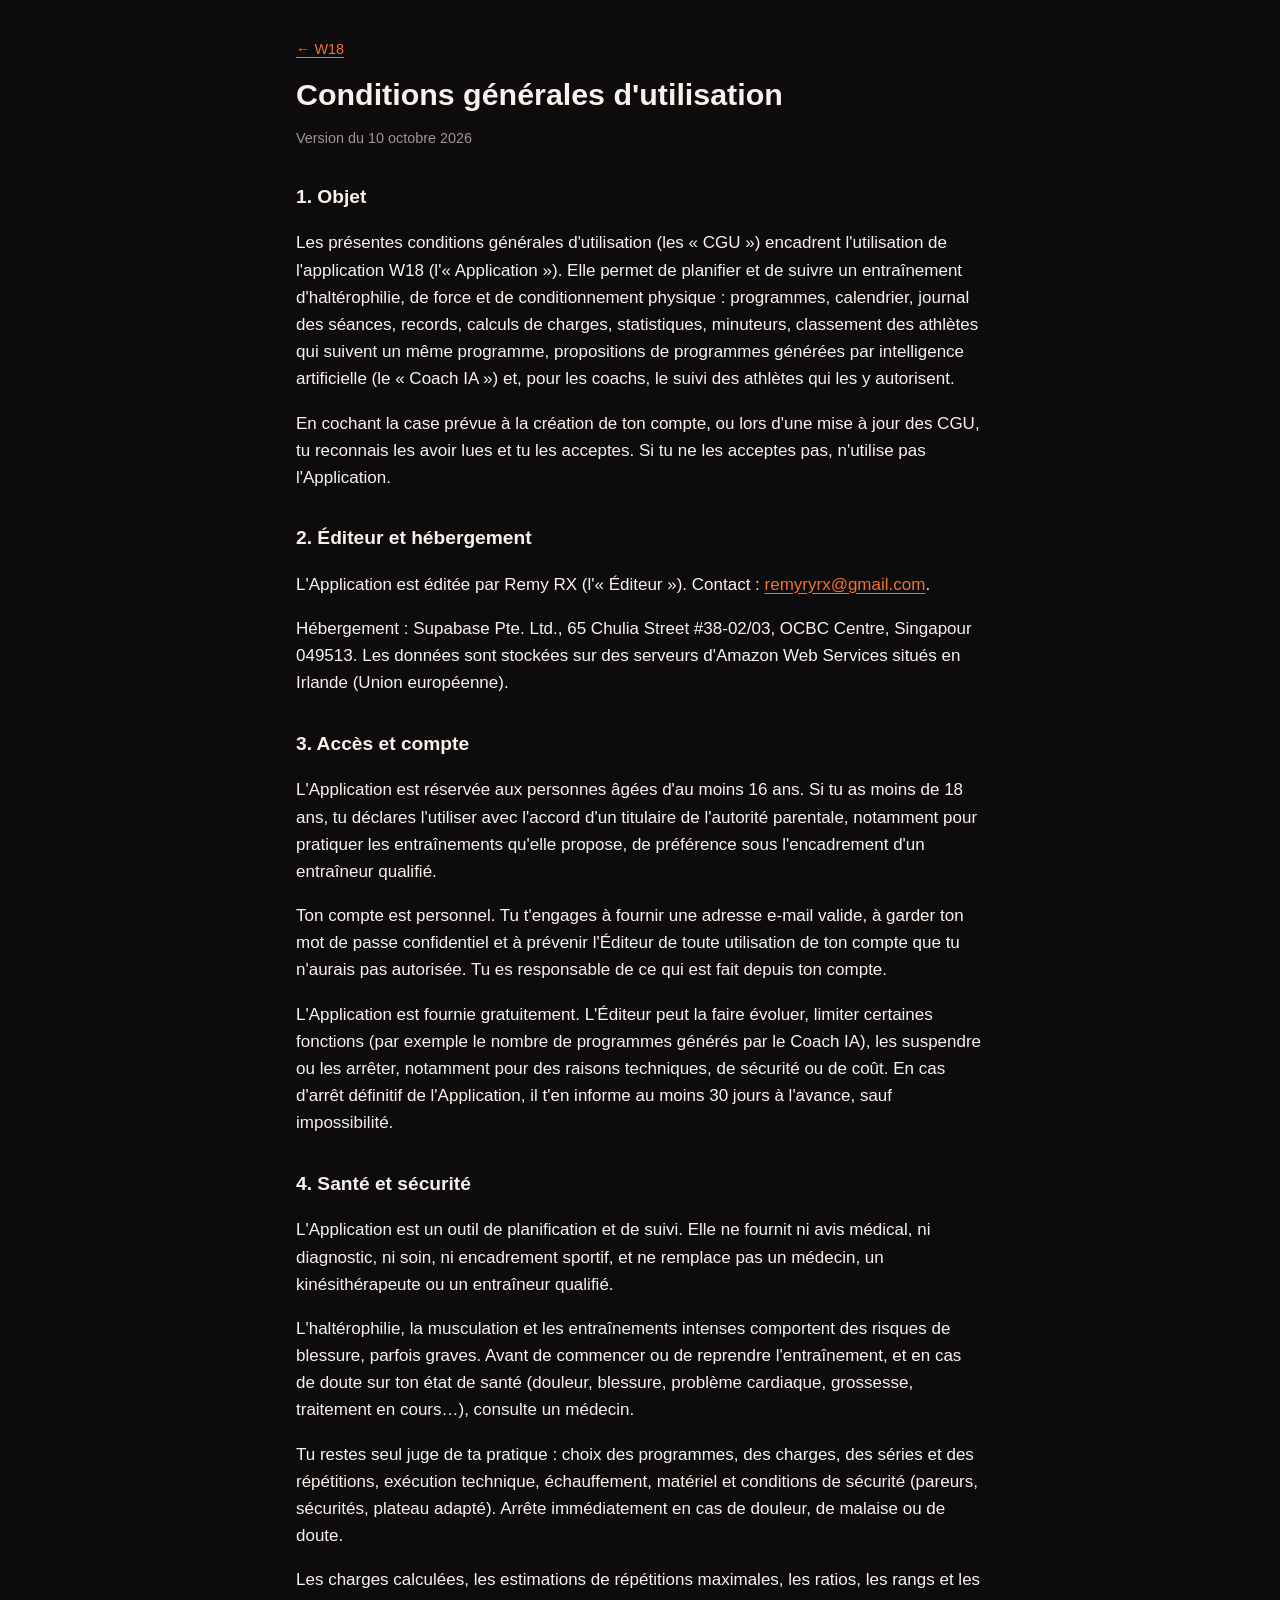
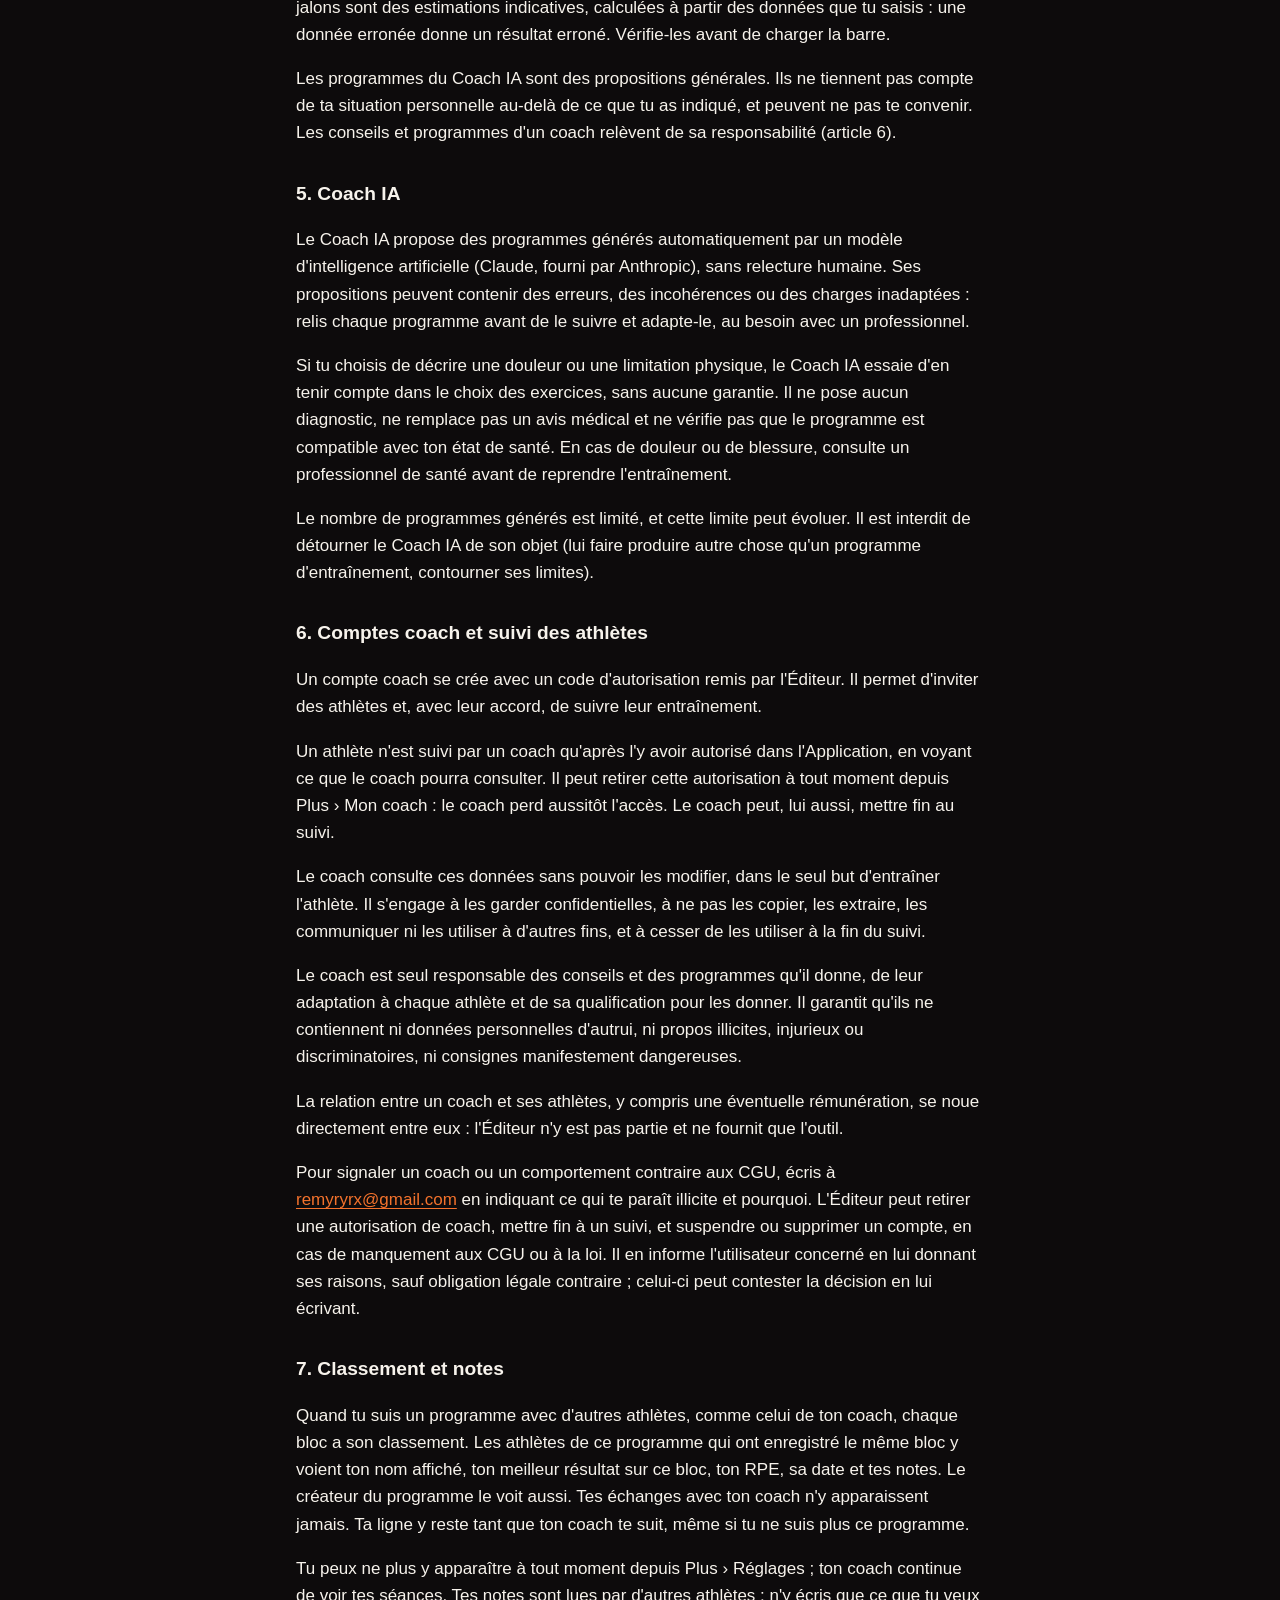
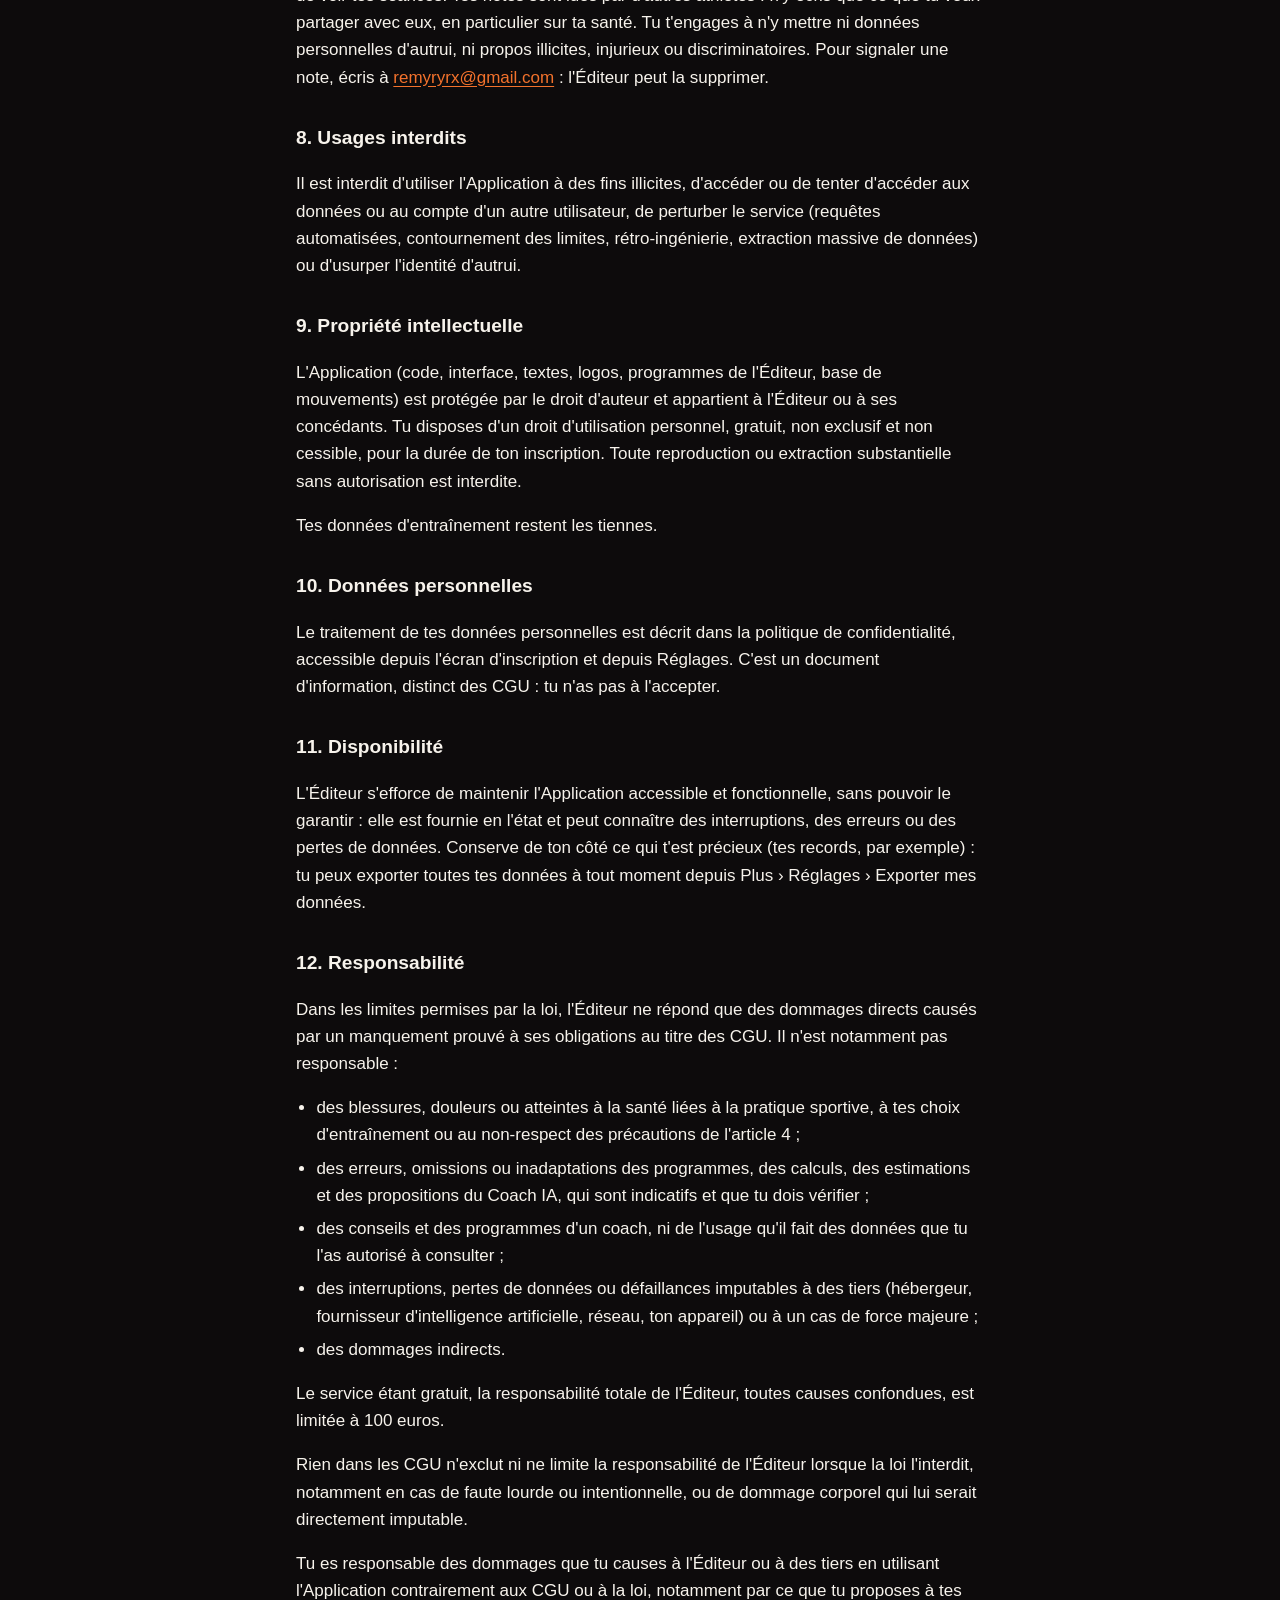
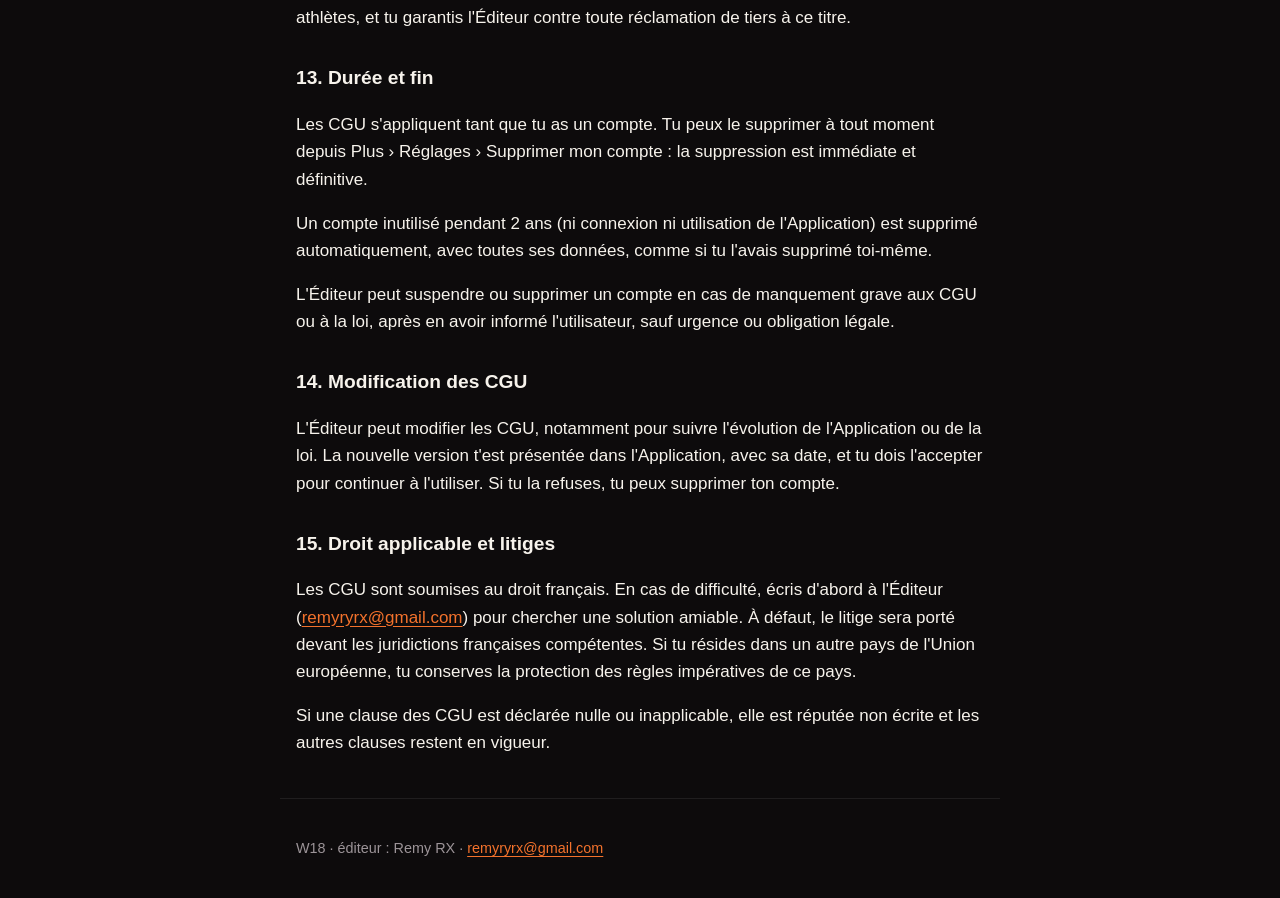
==== commit 2b7343b1: "CGU et confidentialité du 10 octobre : classement et notes" ====
--- a/cgu.html
+++ b/cgu.html
@@ -11,9 +11,9 @@
 <main>
 <p class="retour"><a href="index.html">← W18</a></p>
 <h1>Conditions générales d'utilisation</h1>
-<p class="version">Version du 5 octobre 2026</p>
+<p class="version">Version du 10 octobre 2026</p>
 <h2>1. Objet</h2>
-<p>Les présentes conditions générales d'utilisation (les « CGU ») encadrent l'utilisation de l'application W18 (l'« Application »). Elle permet de planifier et de suivre un entraînement d'haltérophilie, de force et de conditionnement physique : programmes, calendrier, journal des séances, records, calculs de charges, statistiques, minuteurs, propositions de programmes générées par intelligence artificielle (le « Coach IA ») et, pour les coachs, le suivi des athlètes qui les y autorisent.</p>
+<p>Les présentes conditions générales d'utilisation (les « CGU ») encadrent l'utilisation de l'application W18 (l'« Application »). Elle permet de planifier et de suivre un entraînement d'haltérophilie, de force et de conditionnement physique : programmes, calendrier, journal des séances, records, calculs de charges, statistiques, minuteurs, classement des athlètes qui suivent un même programme, propositions de programmes générées par intelligence artificielle (le « Coach IA ») et, pour les coachs, le suivi des athlètes qui les y autorisent.</p>
 <p>En cochant la case prévue à la création de ton compte, ou lors d'une mise à jour des CGU, tu reconnais les avoir lues et tu les acceptes. Si tu ne les acceptes pas, n'utilise pas l'Application.</p>
 <h2>2. Éditeur et hébergement</h2>
 <p>L'Application est éditée par Remy RX (l'« Éditeur »). Contact : <a href="mailto:remyryrx@gmail.com">remyryrx@gmail.com</a>.</p>
@@ -26,7 +26,7 @@
 <p>L'Application est un outil de planification et de suivi. Elle ne fournit ni avis médical, ni diagnostic, ni soin, ni encadrement sportif, et ne remplace pas un médecin, un kinésithérapeute ou un entraîneur qualifié.</p>
 <p>L'haltérophilie, la musculation et les entraînements intenses comportent des risques de blessure, parfois graves. Avant de commencer ou de reprendre l'entraînement, et en cas de doute sur ton état de santé (douleur, blessure, problème cardiaque, grossesse, traitement en cours…), consulte un médecin.</p>
 <p>Tu restes seul juge de ta pratique : choix des programmes, des charges, des séries et des répétitions, exécution technique, échauffement, matériel et conditions de sécurité (pareurs, sécurités, plateau adapté). Arrête immédiatement en cas de douleur, de malaise ou de doute.</p>
-<p>Les charges calculées, les estimations de répétitions maximales, les ratios, les rangs, les jalons et les comparaisons sont des estimations indicatives, calculées à partir des données que tu saisis : une donnée erronée donne un résultat erroné. Vérifie-les avant de charger la barre.</p>
+<p>Les charges calculées, les estimations de répétitions maximales, les ratios, les rangs et les jalons sont des estimations indicatives, calculées à partir des données que tu saisis : une donnée erronée donne un résultat erroné. Vérifie-les avant de charger la barre.</p>
 <p>Les programmes du Coach IA sont des propositions générales. Ils ne tiennent pas compte de ta situation personnelle au-delà de ce que tu as indiqué, et peuvent ne pas te convenir. Les conseils et programmes d'un coach relèvent de sa responsabilité (article 6).</p>
 <h2>5. Coach IA</h2>
 <p>Le Coach IA propose des programmes générés automatiquement par un modèle d'intelligence artificielle (Claude, fourni par Anthropic), sans relecture humaine. Ses propositions peuvent contenir des erreurs, des incohérences ou des charges inadaptées : relis chaque programme avant de le suivre et adapte-le, au besoin avec un professionnel.</p>
@@ -39,16 +39,19 @@
 <p>Le coach est seul responsable des conseils et des programmes qu'il donne, de leur adaptation à chaque athlète et de sa qualification pour les donner. Il garantit qu'ils ne contiennent ni données personnelles d'autrui, ni propos illicites, injurieux ou discriminatoires, ni consignes manifestement dangereuses.</p>
 <p>La relation entre un coach et ses athlètes, y compris une éventuelle rémunération, se noue directement entre eux : l'Éditeur n'y est pas partie et ne fournit que l'outil.</p>
 <p>Pour signaler un coach ou un comportement contraire aux CGU, écris à <a href="mailto:remyryrx@gmail.com">remyryrx@gmail.com</a> en indiquant ce qui te paraît illicite et pourquoi. L'Éditeur peut retirer une autorisation de coach, mettre fin à un suivi, et suspendre ou supprimer un compte, en cas de manquement aux CGU ou à la loi. Il en informe l'utilisateur concerné en lui donnant ses raisons, sauf obligation légale contraire ; celui-ci peut contester la décision en lui écrivant.</p>
-<h2>7. Usages interdits</h2>
+<h2>7. Classement et notes</h2>
+<p>Quand tu suis un programme avec d'autres athlètes, comme celui de ton coach, chaque bloc a son classement. Les athlètes de ce programme qui ont enregistré le même bloc y voient ton nom affiché, ton meilleur résultat sur ce bloc, ton RPE, sa date et tes notes. Le créateur du programme le voit aussi. Tes échanges avec ton coach n'y apparaissent jamais. Ta ligne y reste tant que ton coach te suit, même si tu ne suis plus ce programme.</p>
+<p>Tu peux ne plus y apparaître à tout moment depuis Plus › Réglages ; ton coach continue de voir tes séances. Tes notes sont lues par d'autres athlètes : n'y écris que ce que tu veux partager avec eux, en particulier sur ta santé. Tu t'engages à n'y mettre ni données personnelles d'autrui, ni propos illicites, injurieux ou discriminatoires. Pour signaler une note, écris à <a href="mailto:remyryrx@gmail.com">remyryrx@gmail.com</a> : l'Éditeur peut la supprimer.</p>
+<h2>8. Usages interdits</h2>
 <p>Il est interdit d'utiliser l'Application à des fins illicites, d'accéder ou de tenter d'accéder aux données ou au compte d'un autre utilisateur, de perturber le service (requêtes automatisées, contournement des limites, rétro-ingénierie, extraction massive de données) ou d'usurper l'identité d'autrui.</p>
-<h2>8. Propriété intellectuelle</h2>
+<h2>9. Propriété intellectuelle</h2>
 <p>L'Application (code, interface, textes, logos, programmes de l'Éditeur, base de mouvements) est protégée par le droit d'auteur et appartient à l'Éditeur ou à ses concédants. Tu disposes d'un droit d'utilisation personnel, gratuit, non exclusif et non cessible, pour la durée de ton inscription. Toute reproduction ou extraction substantielle sans autorisation est interdite.</p>
 <p>Tes données d'entraînement restent les tiennes.</p>
-<h2>9. Données personnelles</h2>
+<h2>10. Données personnelles</h2>
 <p>Le traitement de tes données personnelles est décrit dans la politique de confidentialité, accessible depuis l'écran d'inscription et depuis Réglages. C'est un document d'information, distinct des CGU : tu n'as pas à l'accepter.</p>
-<h2>10. Disponibilité</h2>
+<h2>11. Disponibilité</h2>
 <p>L'Éditeur s'efforce de maintenir l'Application accessible et fonctionnelle, sans pouvoir le garantir : elle est fournie en l'état et peut connaître des interruptions, des erreurs ou des pertes de données. Conserve de ton côté ce qui t'est précieux (tes records, par exemple) : tu peux exporter toutes tes données à tout moment depuis Plus › Réglages › Exporter mes données.</p>
-<h2>11. Responsabilité</h2>
+<h2>12. Responsabilité</h2>
 <p>Dans les limites permises par la loi, l'Éditeur ne répond que des dommages directs causés par un manquement prouvé à ses obligations au titre des CGU. Il n'est notamment pas responsable :</p>
 <ul>
 <li>des blessures, douleurs ou atteintes à la santé liées à la pratique sportive, à tes choix d'entraînement ou au non-respect des précautions de l'article 4 ;</li>
@@ -60,13 +63,13 @@
 <p>Le service étant gratuit, la responsabilité totale de l'Éditeur, toutes causes confondues, est limitée à 100 euros.</p>
 <p>Rien dans les CGU n'exclut ni ne limite la responsabilité de l'Éditeur lorsque la loi l'interdit, notamment en cas de faute lourde ou intentionnelle, ou de dommage corporel qui lui serait directement imputable.</p>
 <p>Tu es responsable des dommages que tu causes à l'Éditeur ou à des tiers en utilisant l'Application contrairement aux CGU ou à la loi, notamment par ce que tu proposes à tes athlètes, et tu garantis l'Éditeur contre toute réclamation de tiers à ce titre.</p>
-<h2>12. Durée et fin</h2>
+<h2>13. Durée et fin</h2>
 <p>Les CGU s'appliquent tant que tu as un compte. Tu peux le supprimer à tout moment depuis Plus › Réglages › Supprimer mon compte : la suppression est immédiate et définitive.</p>
 <p>Un compte inutilisé pendant 2 ans (ni connexion ni utilisation de l'Application) est supprimé automatiquement, avec toutes ses données, comme si tu l'avais supprimé toi-même.</p>
 <p>L'Éditeur peut suspendre ou supprimer un compte en cas de manquement grave aux CGU ou à la loi, après en avoir informé l'utilisateur, sauf urgence ou obligation légale.</p>
-<h2>13. Modification des CGU</h2>
+<h2>14. Modification des CGU</h2>
 <p>L'Éditeur peut modifier les CGU, notamment pour suivre l'évolution de l'Application ou de la loi. La nouvelle version t'est présentée dans l'Application, avec sa date, et tu dois l'accepter pour continuer à l'utiliser. Si tu la refuses, tu peux supprimer ton compte.</p>
-<h2>14. Droit applicable et litiges</h2>
+<h2>15. Droit applicable et litiges</h2>
 <p>Les CGU sont soumises au droit français. En cas de difficulté, écris d'abord à l'Éditeur (<a href="mailto:remyryrx@gmail.com">remyryrx@gmail.com</a>) pour chercher une solution amiable. À défaut, le litige sera porté devant les juridictions françaises compétentes. Si tu résides dans un autre pays de l'Union européenne, tu conserves la protection des règles impératives de ce pays.</p>
 <p>Si une clause des CGU est déclarée nulle ou inapplicable, elle est réputée non écrite et les autres clauses restent en vigueur.</p>
 </main>
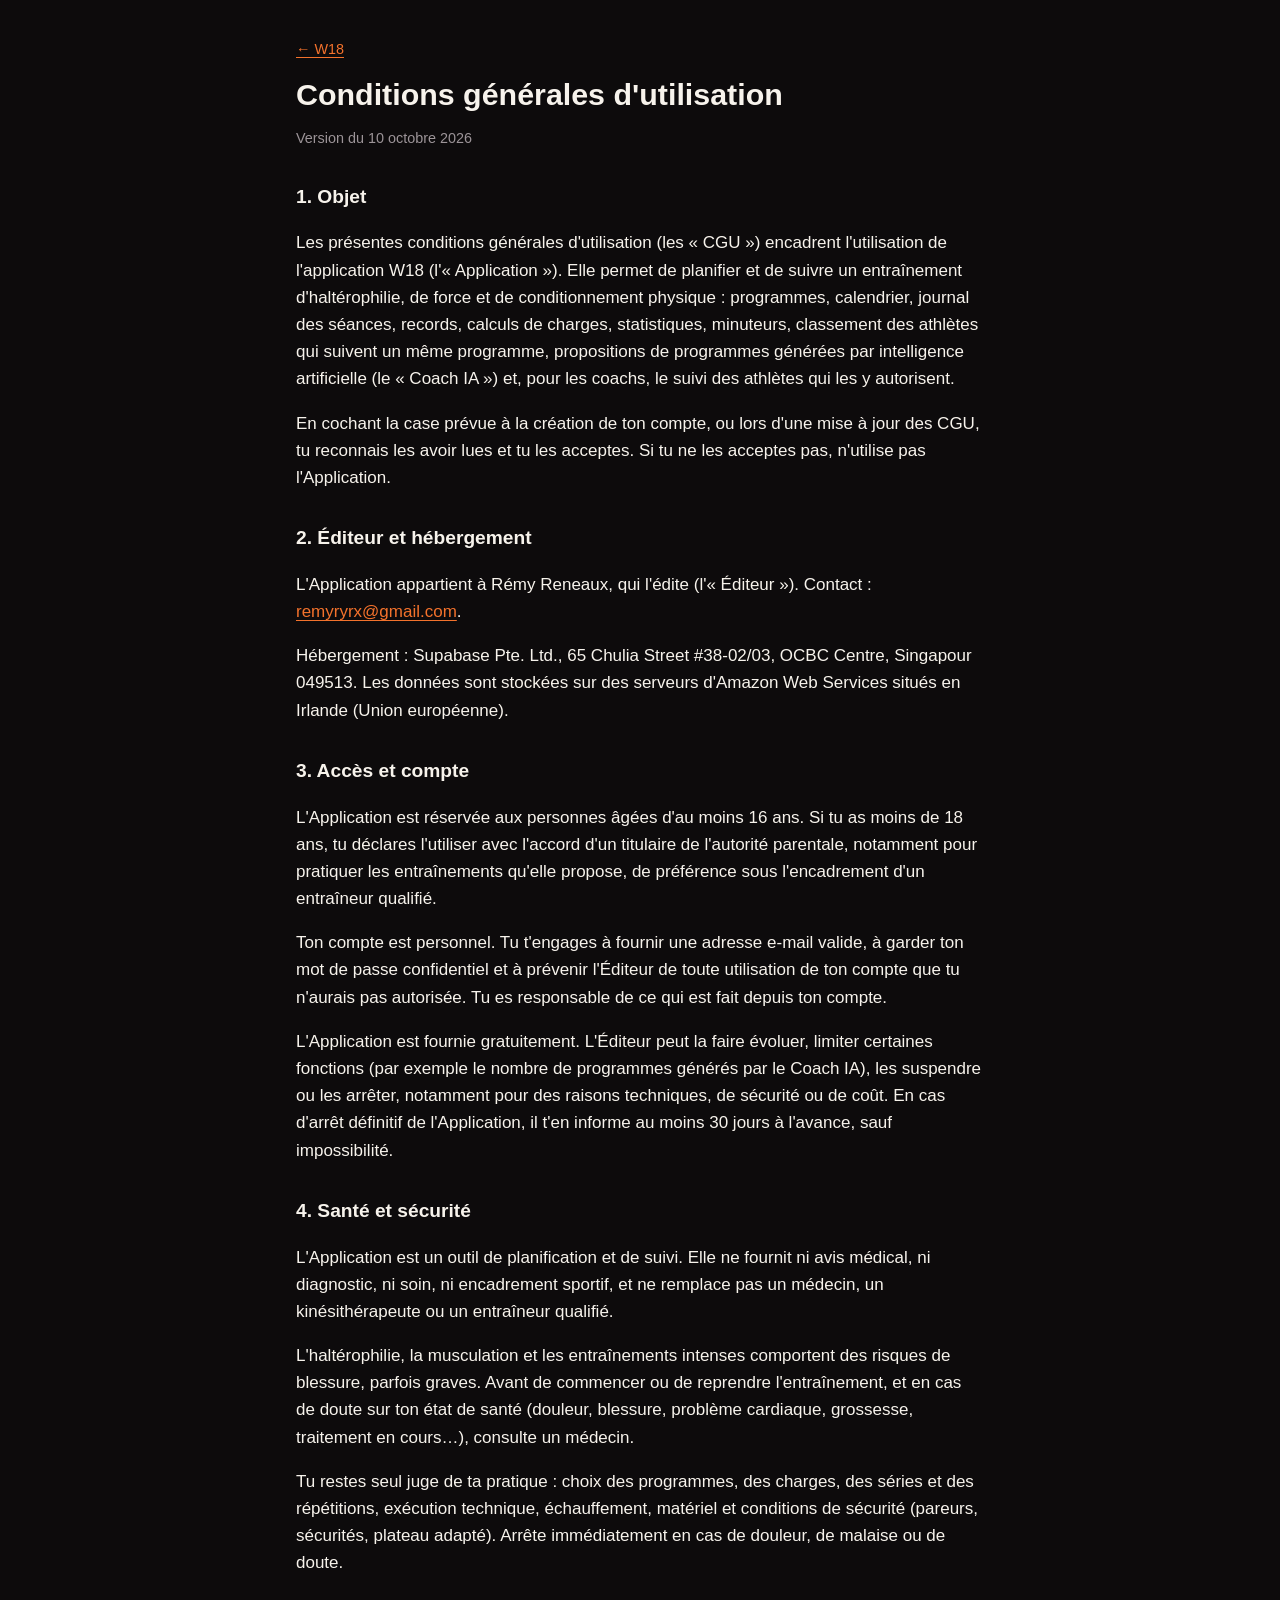
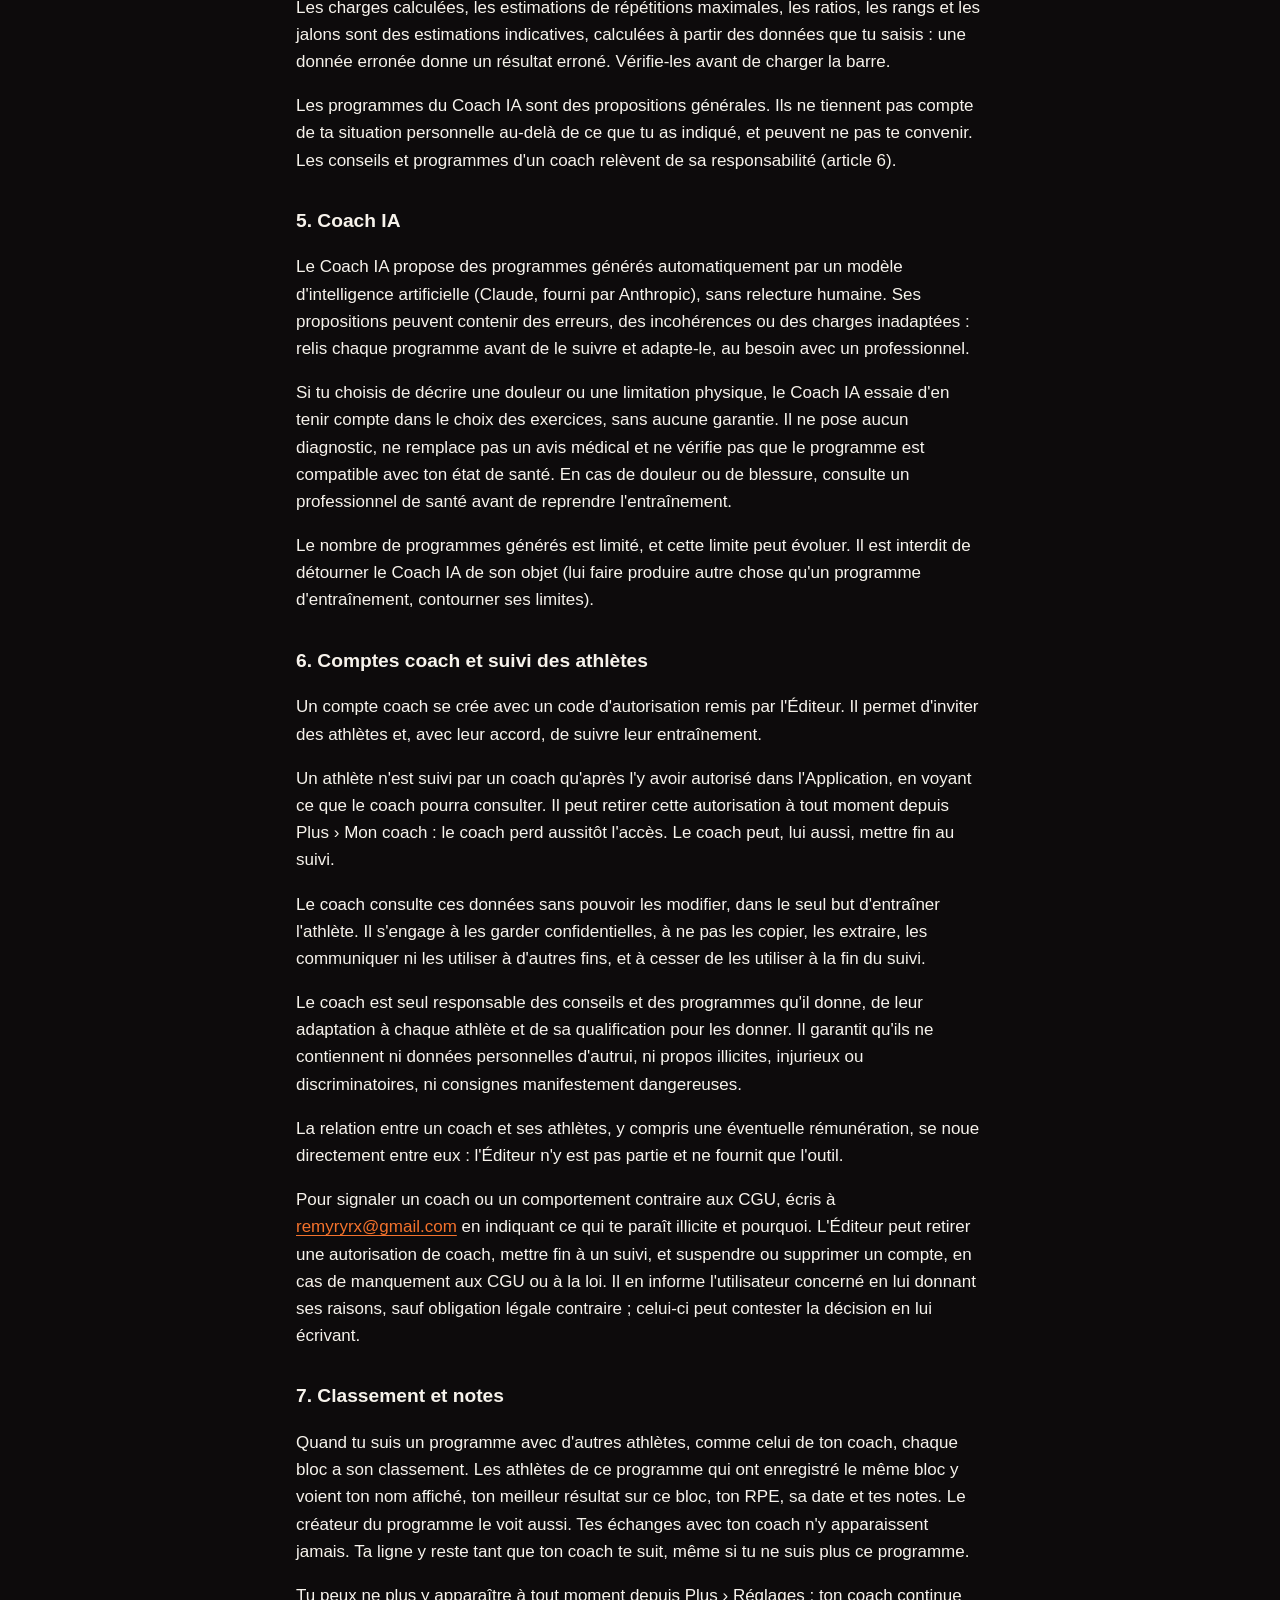
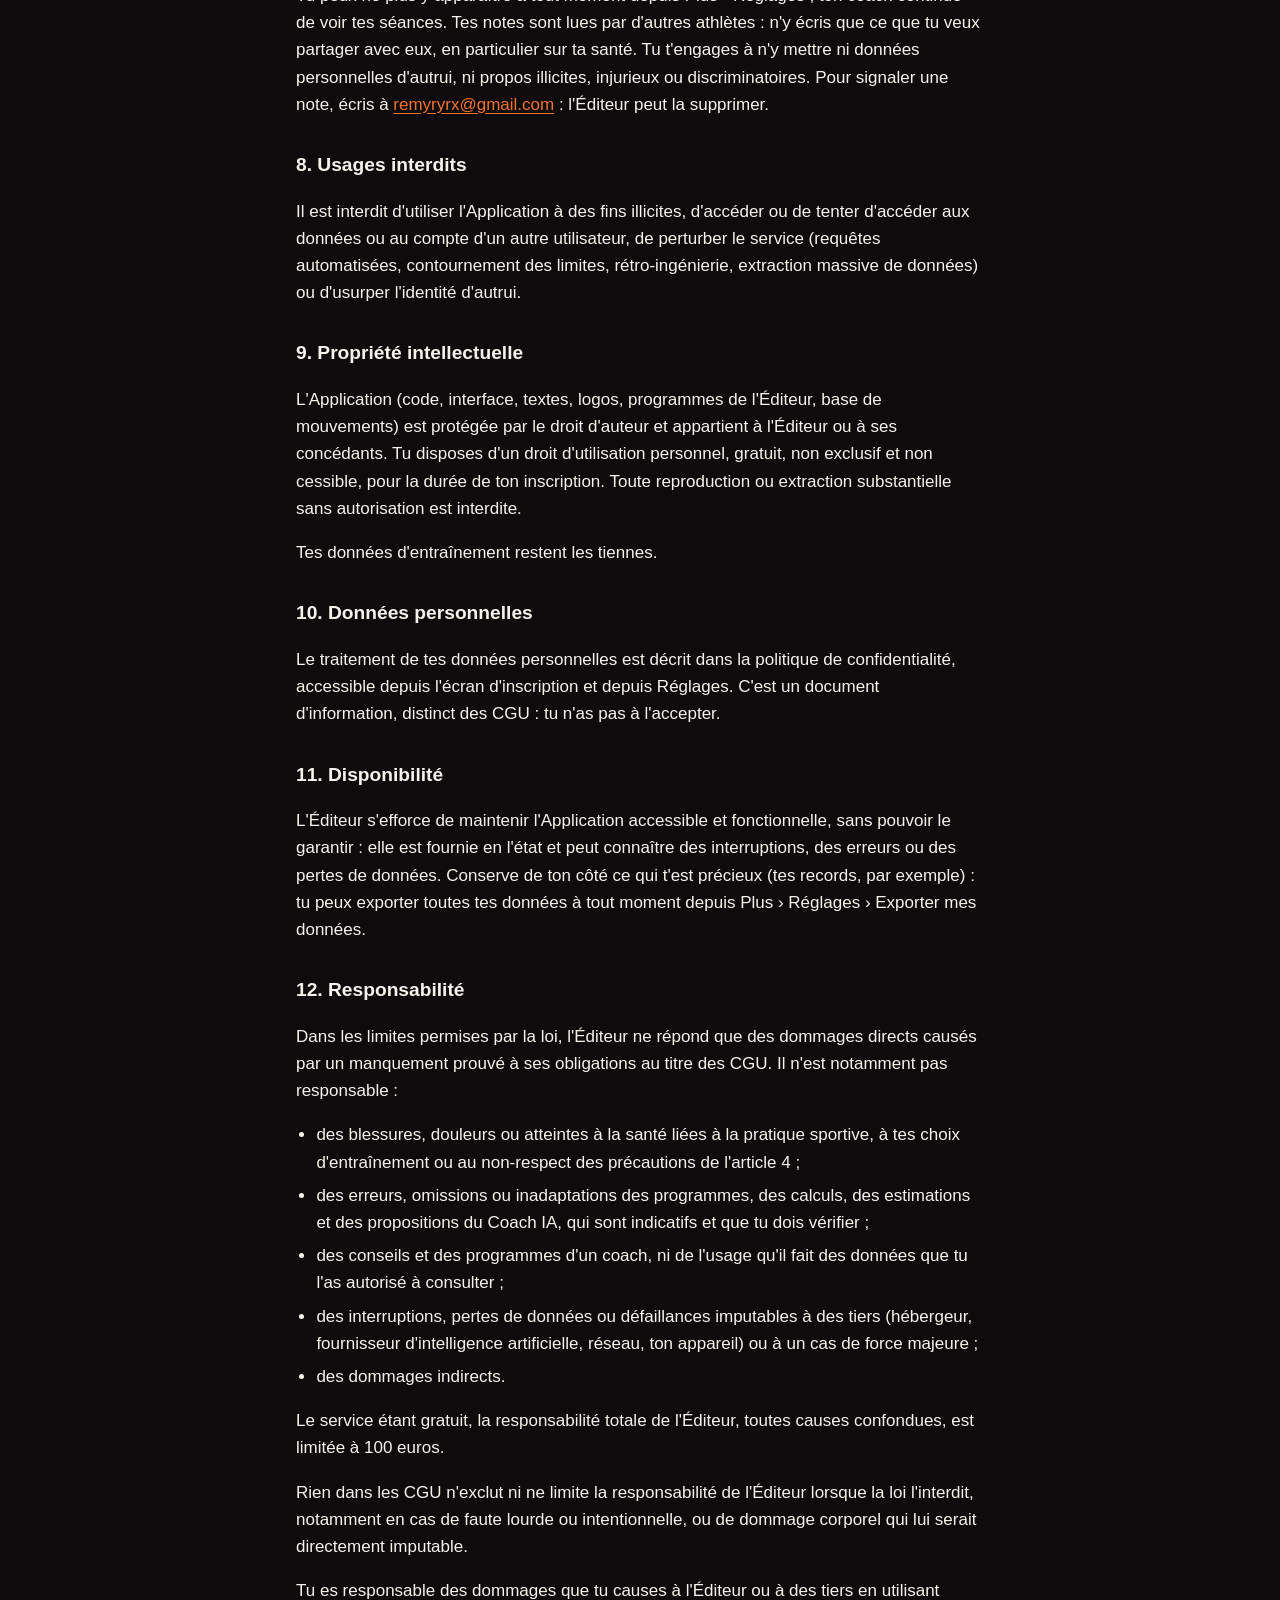
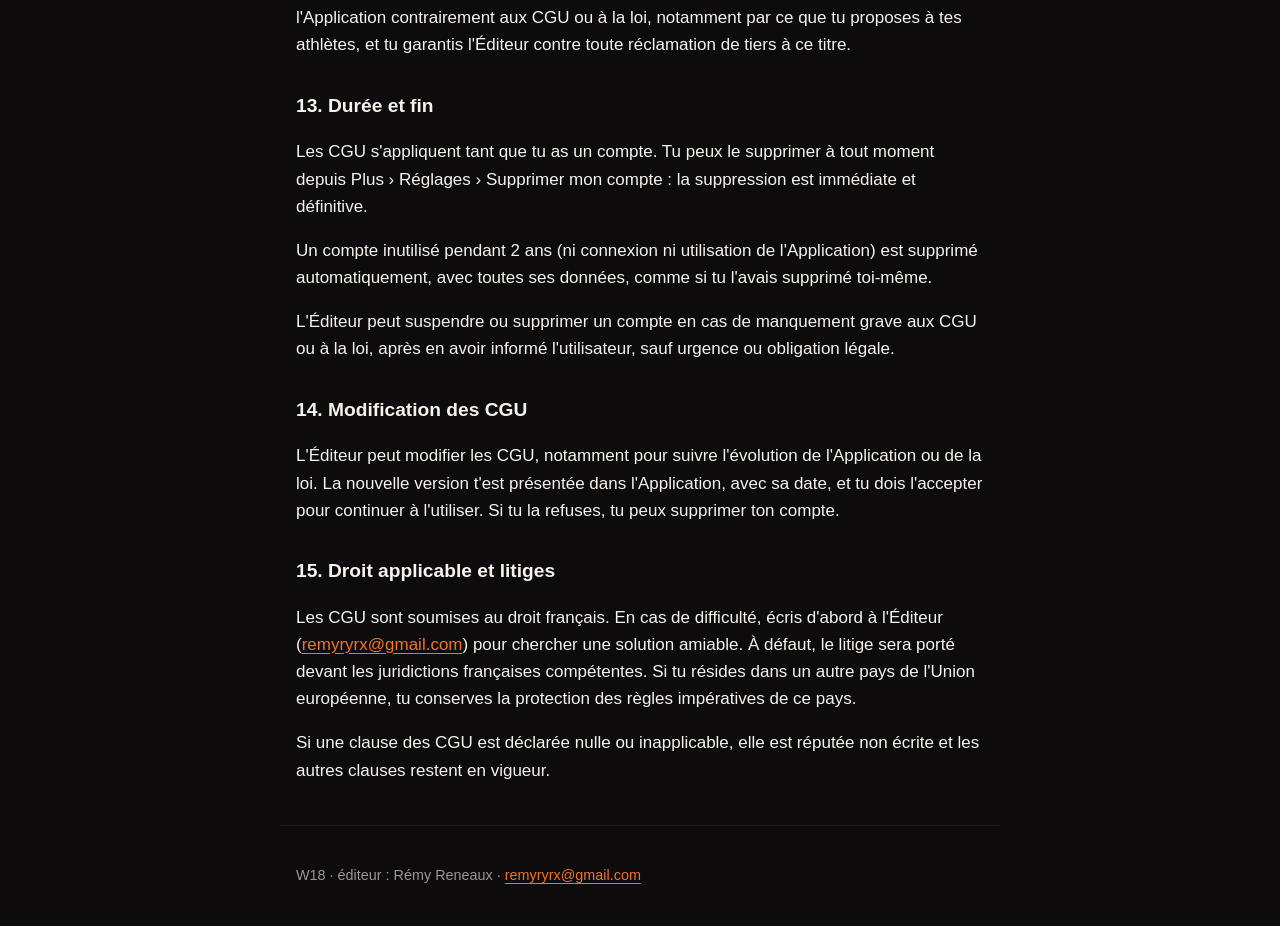
==== commit b2b94b48: "Éditeur : Rémy Reneaux, propriétaire de W18" ====
--- a/cgu.html
+++ b/cgu.html
@@ -16,7 +16,7 @@
 <p>Les présentes conditions générales d'utilisation (les « CGU ») encadrent l'utilisation de l'application W18 (l'« Application »). Elle permet de planifier et de suivre un entraînement d'haltérophilie, de force et de conditionnement physique : programmes, calendrier, journal des séances, records, calculs de charges, statistiques, minuteurs, classement des athlètes qui suivent un même programme, propositions de programmes générées par intelligence artificielle (le « Coach IA ») et, pour les coachs, le suivi des athlètes qui les y autorisent.</p>
 <p>En cochant la case prévue à la création de ton compte, ou lors d'une mise à jour des CGU, tu reconnais les avoir lues et tu les acceptes. Si tu ne les acceptes pas, n'utilise pas l'Application.</p>
 <h2>2. Éditeur et hébergement</h2>
-<p>L'Application est éditée par Remy RX (l'« Éditeur »). Contact : <a href="mailto:remyryrx@gmail.com">remyryrx@gmail.com</a>.</p>
+<p>L'Application appartient à Rémy Reneaux, qui l'édite (l'« Éditeur »). Contact : <a href="mailto:remyryrx@gmail.com">remyryrx@gmail.com</a>.</p>
 <p>Hébergement : Supabase Pte. Ltd., 65 Chulia Street #38-02/03, OCBC Centre, Singapour 049513. Les données sont stockées sur des serveurs d'Amazon Web Services situés en Irlande (Union européenne).</p>
 <h2>3. Accès et compte</h2>
 <p>L'Application est réservée aux personnes âgées d'au moins 16 ans. Si tu as moins de 18 ans, tu déclares l'utiliser avec l'accord d'un titulaire de l'autorité parentale, notamment pour pratiquer les entraînements qu'elle propose, de préférence sous l'encadrement d'un entraîneur qualifié.</p>
@@ -74,7 +74,7 @@
 <p>Si une clause des CGU est déclarée nulle ou inapplicable, elle est réputée non écrite et les autres clauses restent en vigueur.</p>
 </main>
 <footer>
-<p>W18 · éditeur : Remy RX · <a href="mailto:remyryrx@gmail.com">remyryrx@gmail.com</a></p>
+<p>W18 · éditeur : Rémy Reneaux · <a href="mailto:remyryrx@gmail.com">remyryrx@gmail.com</a></p>
 </footer>
 </body>
 </html>
